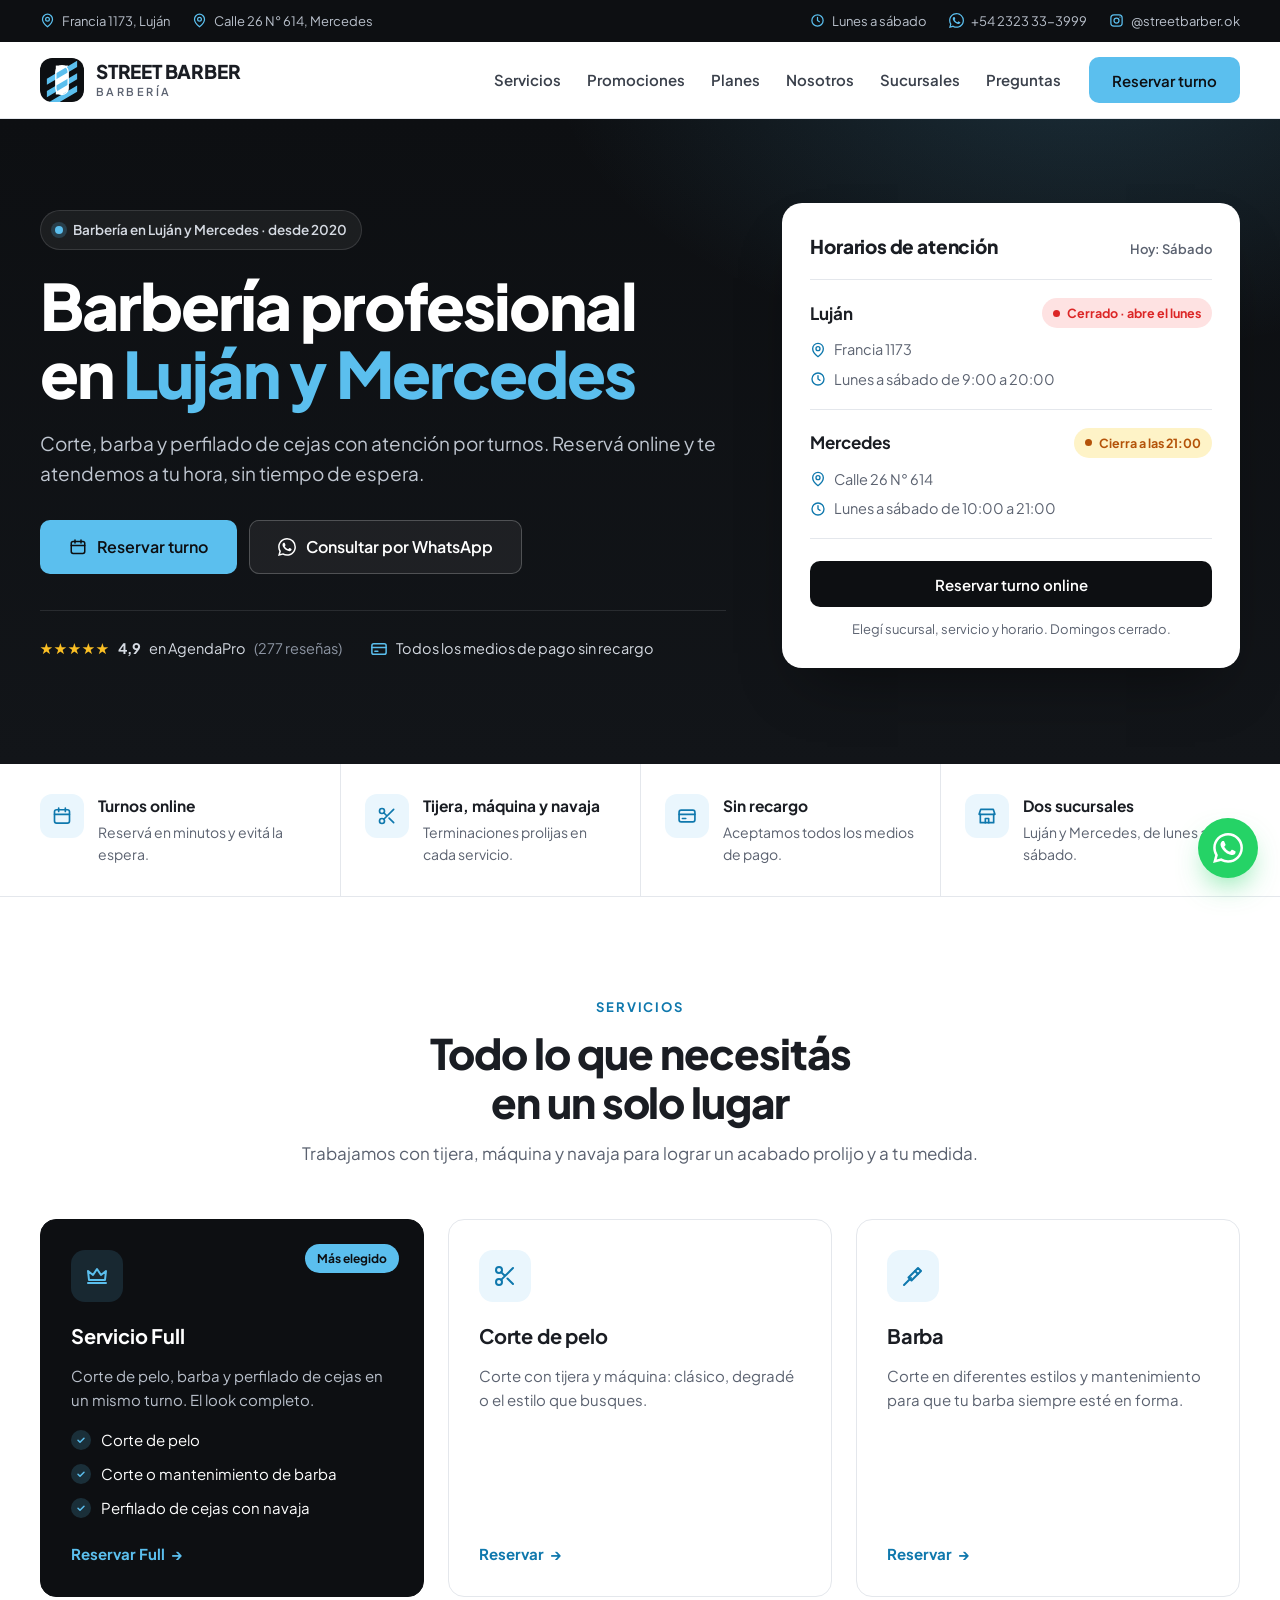
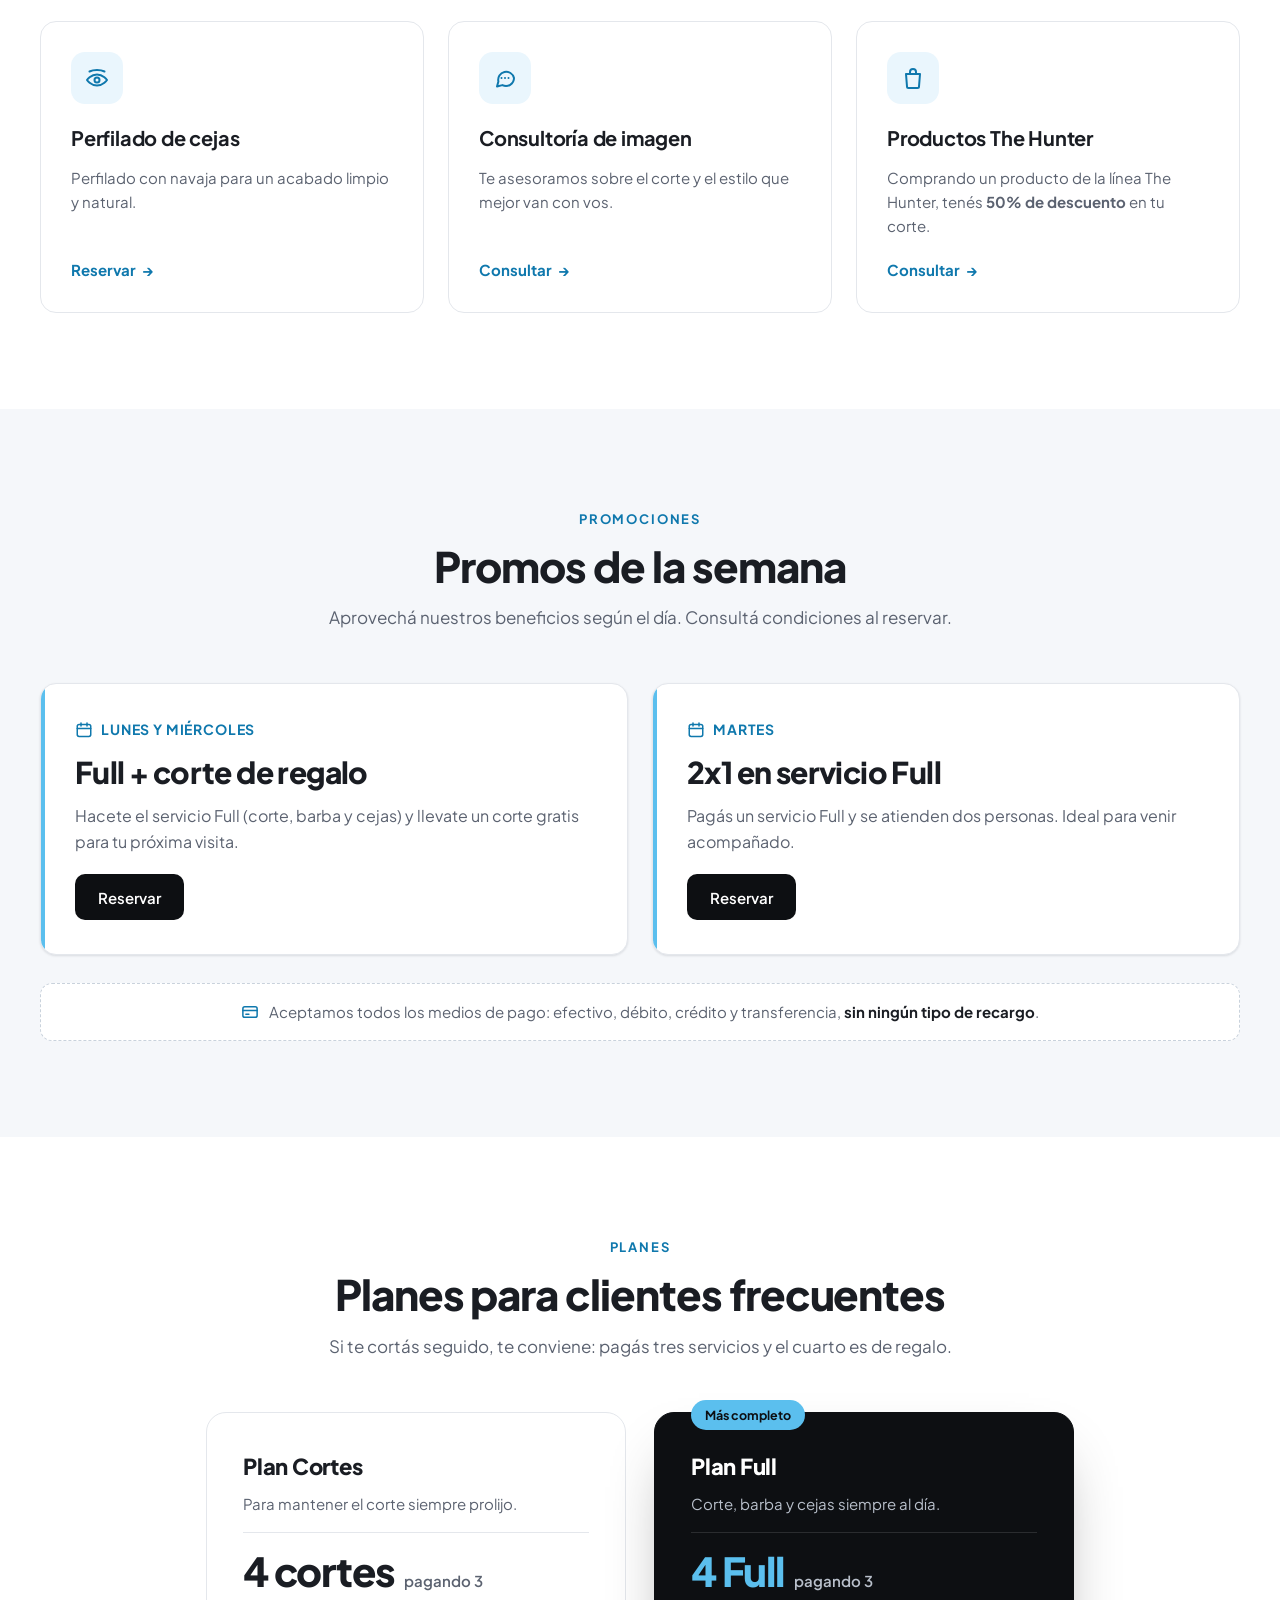
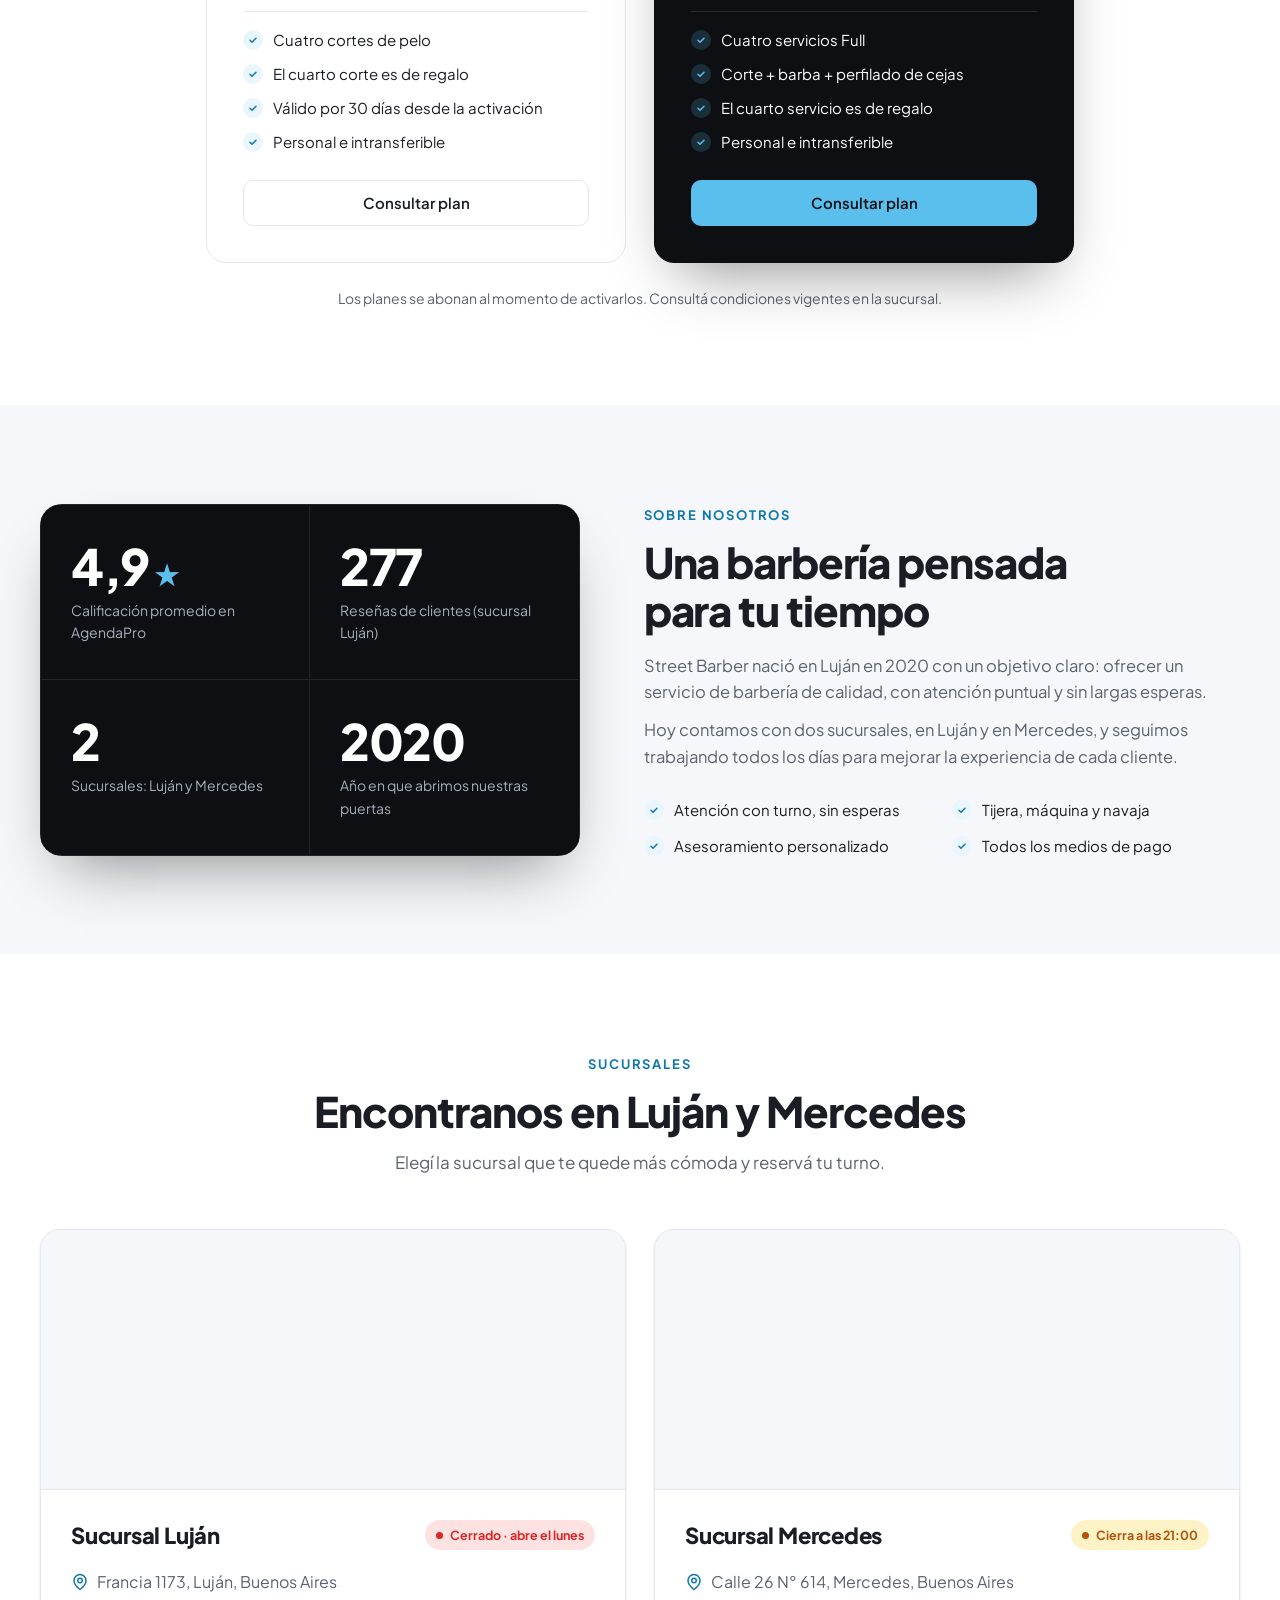
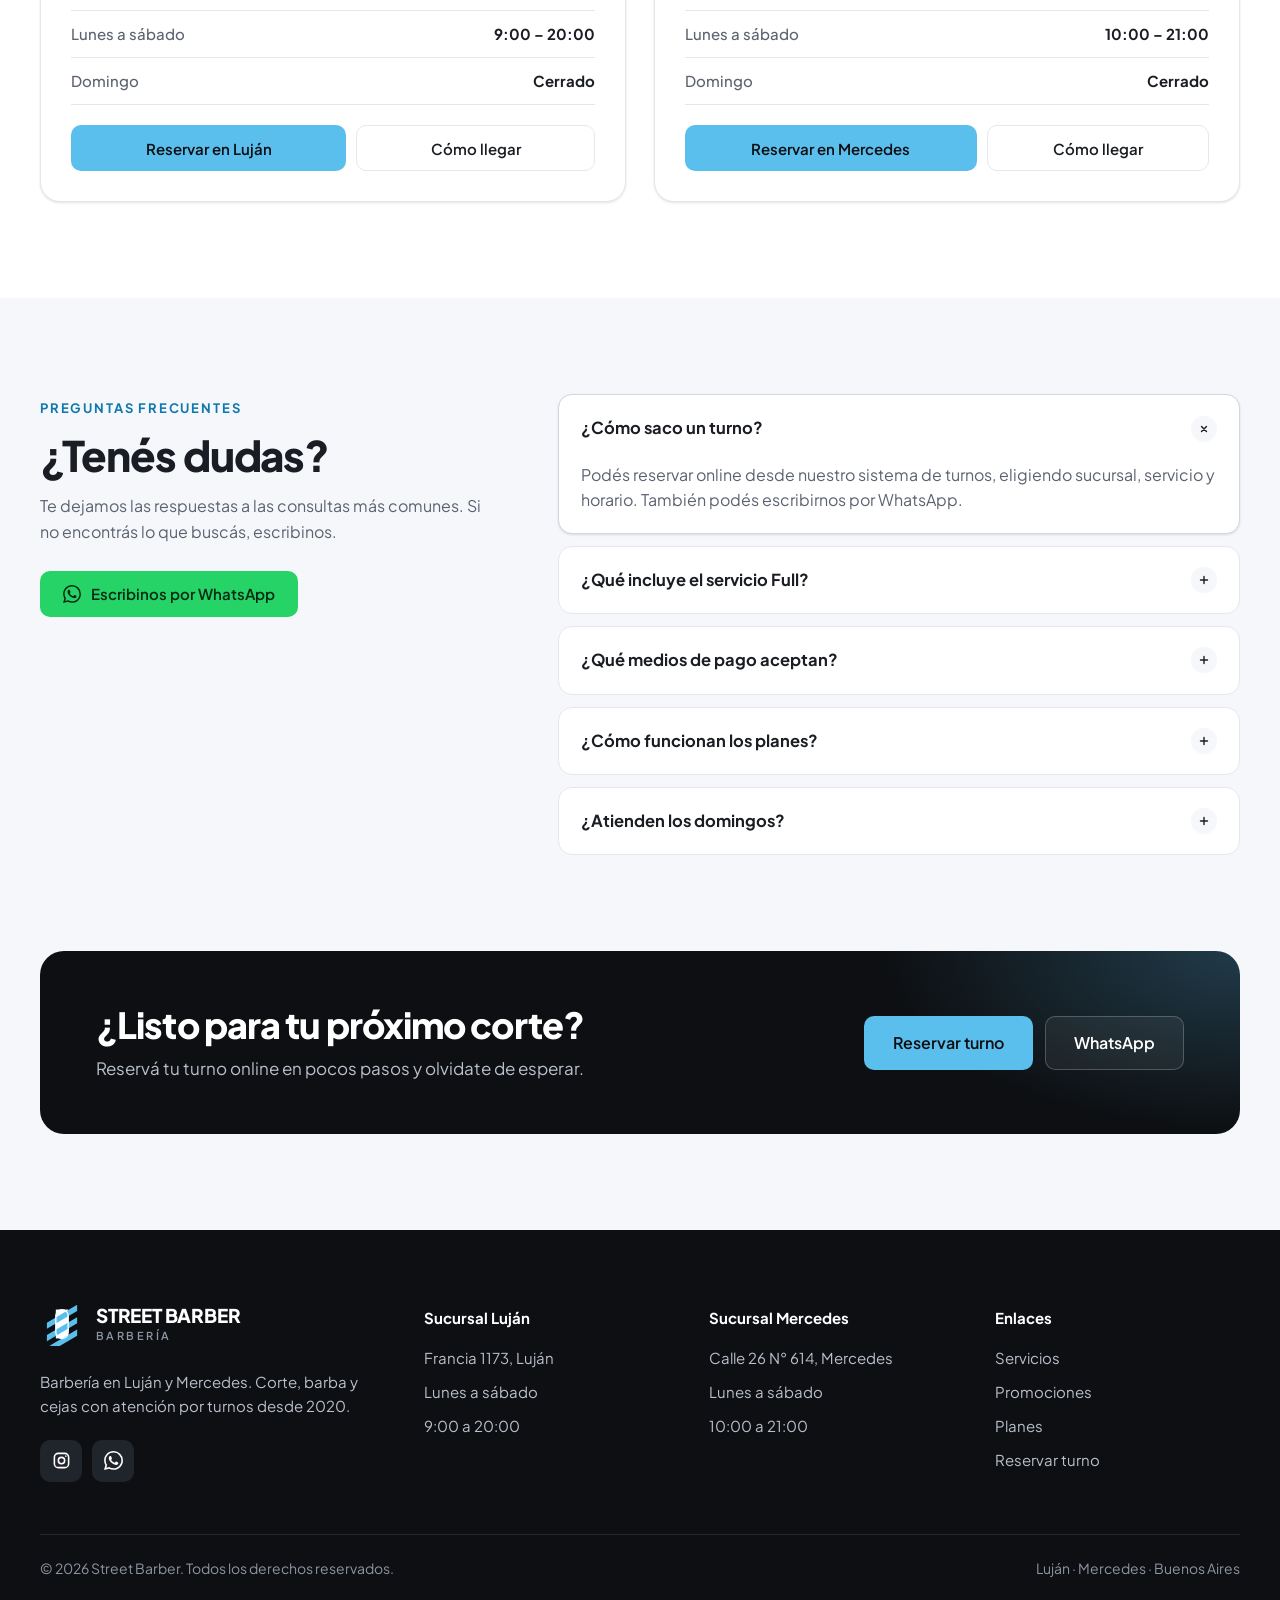
==== index.html @ d97b43d7 "Add files via upload" ====
<!doctype html>
<html lang="es-AR">
<head>
  <meta charset="utf-8">
  <meta name="viewport" content="width=device-width, initial-scale=1">
  <title>Street Barber | Barbería en Luján y Mercedes</title>
  <meta name="description" content="Street Barber, barbería en Luján (Francia 1173) y Mercedes (Calle 26 N° 614). Corte, barba y perfilado de cejas con turnos online. Lunes a sábado.">
  <meta name="theme-color" content="#0d0f12">

  <meta property="og:type" content="website">
  <meta property="og:locale" content="es_AR">
  <meta property="og:site_name" content="Street Barber">
  <meta property="og:title" content="Street Barber | Barbería en Luján y Mercedes">
  <meta property="og:description" content="Corte, barba y cejas con turnos online. Reservá y te atendemos a tu hora.">
  <meta property="og:image" content="https://www.streetbarber.com.ar/assets/img/og.png">
  <meta property="og:image:width" content="1200">
  <meta property="og:image:height" content="630">
  <meta name="twitter:card" content="summary_large_image">

  <link rel="icon" href="assets/img/favicon.svg" type="image/svg+xml">
  <link rel="apple-touch-icon" href="assets/img/apple-touch-icon.png">

  <link rel="preconnect" href="https://fonts.googleapis.com">
  <link rel="preconnect" href="https://fonts.gstatic.com" crossorigin>
  <link href="https://fonts.googleapis.com/css2?family=Plus+Jakarta+Sans:wght@400;500;600;700;800&display=swap" rel="stylesheet">
  <link rel="stylesheet" href="assets/css/styles.css">

  <script type="application/ld+json">
  {
    "@context": "https://schema.org",
    "@graph": [
      {
        "@type": "BarberShop",
        "name": "Street Barber Luján",
        "url": "https://www.streetbarber.com.ar/",
        "image": "https://www.streetbarber.com.ar/assets/img/og.png",
        "telephone": "+54 2323 333999",
        "paymentAccepted": "Efectivo, Tarjeta de débito, Tarjeta de crédito, Transferencia",
        "address": { "@type": "PostalAddress", "streetAddress": "Francia 1173", "addressLocality": "Luján", "postalCode": "B6700", "addressRegion": "Buenos Aires", "addressCountry": "AR" },
        "openingHoursSpecification": [{ "@type": "OpeningHoursSpecification", "dayOfWeek": ["Monday","Tuesday","Wednesday","Thursday","Friday","Saturday"], "opens": "09:00", "closes": "20:00" }],
        "sameAs": ["https://www.instagram.com/streetbarber.ok/"]
      },
      {
        "@type": "BarberShop",
        "name": "Street Barber Mercedes",
        "url": "https://www.streetbarber.com.ar/",
        "image": "https://www.streetbarber.com.ar/assets/img/og.png",
        "telephone": "+54 2323 333999",
        "address": { "@type": "PostalAddress", "streetAddress": "Calle 26 N° 614", "addressLocality": "Mercedes", "addressRegion": "Buenos Aires", "addressCountry": "AR" },
        "openingHoursSpecification": [{ "@type": "OpeningHoursSpecification", "dayOfWeek": ["Monday","Tuesday","Wednesday","Thursday","Friday","Saturday"], "opens": "10:00", "closes": "21:00" }],
        "sameAs": ["https://www.instagram.com/streetbarber.ok/"]
      }
    ]
  }
  </script>
</head>
<body>

  <a class="skip-link" href="#contenido">Saltar al contenido</a>

  <!-- Barra superior -->
  <div class="topbar">
    <div class="container topbar__inner">
      <ul class="topbar__list">
        <li><svg class="icon" aria-hidden="true"><use href="#i-pin"/></svg> Francia 1173, Luján</li>
        <li><svg class="icon" aria-hidden="true"><use href="#i-pin"/></svg> Calle 26 N° 614, Mercedes</li>
      </ul>
      <ul class="topbar__list">
        <li><svg class="icon" aria-hidden="true"><use href="#i-clock"/></svg> Lunes a sábado</li>
        <li><a href="https://wa.me/542323333999" target="_blank" rel="noopener"><svg class="icon" aria-hidden="true"><use href="#i-whatsapp"/></svg> +54 2323 33-3999</a></li>
        <li><a href="https://www.instagram.com/streetbarber.ok/" target="_blank" rel="noopener" aria-label="Instagram"><svg class="icon" aria-hidden="true"><use href="#i-instagram"/></svg> @streetbarber.ok</a></li>
      </ul>
    </div>
  </div>

  <!-- Navegación -->
  <header class="header" id="header">
    <div class="container header__inner">
      <a href="#inicio" class="brand" aria-label="Street Barber, ir al inicio">
        <svg class="brand__mark" viewBox="0 0 64 64" aria-hidden="true"><use href="#logo-mark"/></svg>
        <span class="brand__text">
          <strong>Street Barber</strong>
          <small>Barbería</small>
        </span>
      </a>

      <nav class="nav" id="nav" aria-label="Navegación principal">
        <ul class="nav__list">
          <li><a class="nav__link" href="#servicios">Servicios</a></li>
          <li><a class="nav__link" href="#promociones">Promociones</a></li>
          <li><a class="nav__link" href="#planes">Planes</a></li>
          <li><a class="nav__link" href="#nosotros">Nosotros</a></li>
          <li><a class="nav__link" href="#sucursales">Sucursales</a></li>
          <li><a class="nav__link" href="#preguntas">Preguntas</a></li>
        </ul>
        <a class="btn btn--primary nav__cta" href="https://streetbarber.site.agendapro.com/ar" target="_blank" rel="noopener">Reservar turno</a>
      </nav>

      <button class="nav-toggle" id="nav-toggle" aria-label="Abrir menú" aria-expanded="false" aria-controls="nav">
        <span></span><span></span><span></span>
      </button>
    </div>
  </header>

  <main id="contenido">

    <!-- Hero -->
    <section class="hero" id="inicio">
      <div class="container hero__inner">
        <div class="hero__content">
          <p class="hero__badge"><span class="dot"></span> Barbería en Luján y Mercedes · desde 2020</p>
          <h1 class="hero__title">Barbería profesional en <span>Luján y Mercedes</span></h1>
          <p class="hero__lead">Corte, barba y perfilado de cejas con atención por turnos. Reservá online y te atendemos a tu hora, sin tiempo de espera.</p>
          <div class="hero__actions">
            <a class="btn btn--primary btn--lg" href="https://streetbarber.site.agendapro.com/ar" target="_blank" rel="noopener">
              <svg class="icon" aria-hidden="true"><use href="#i-calendar"/></svg> Reservar turno
            </a>
            <a class="btn btn--ghost btn--lg" href="https://wa.me/542323333999?text=Hola%20Street%20Barber%2C%20quiero%20consultar%20por%20un%20turno." target="_blank" rel="noopener">
              <svg class="icon" aria-hidden="true"><use href="#i-whatsapp"/></svg> Consultar por WhatsApp
            </a>
          </div>
          <ul class="hero__trust">
            <li><span class="stars" aria-hidden="true">★★★★★</span> <strong>4,9</strong> en AgendaPro <span class="muted">(277 reseñas)</span></li>
            <li><svg class="icon" aria-hidden="true"><use href="#i-card"/></svg> Todos los medios de pago sin recargo</li>
          </ul>
        </div>

        <aside class="hours-card" aria-label="Horarios de atención">
          <div class="hours-card__head">
            <h2>Horarios de atención</h2>
            <span class="hours-card__today" id="today-label">Lunes a sábado</span>
          </div>

          <div class="hours-card__branch">
            <div class="hours-card__row">
              <h3>Luján</h3>
              <span class="status" data-branch="lujan"><span class="status__dot"></span><span class="status__text">Lun a Sáb</span></span>
            </div>
            <p><svg class="icon" aria-hidden="true"><use href="#i-pin"/></svg> Francia 1173</p>
            <p><svg class="icon" aria-hidden="true"><use href="#i-clock"/></svg> Lunes a sábado de 9:00 a 20:00</p>
          </div>

          <div class="hours-card__branch">
            <div class="hours-card__row">
              <h3>Mercedes</h3>
              <span class="status" data-branch="mercedes"><span class="status__dot"></span><span class="status__text">Lun a Sáb</span></span>
            </div>
            <p><svg class="icon" aria-hidden="true"><use href="#i-pin"/></svg> Calle 26 N° 614</p>
            <p><svg class="icon" aria-hidden="true"><use href="#i-clock"/></svg> Lunes a sábado de 10:00 a 21:00</p>
          </div>

          <a class="btn btn--dark btn--block" href="https://streetbarber.site.agendapro.com/ar" target="_blank" rel="noopener">Reservar turno online</a>
          <p class="hours-card__note">Elegí sucursal, servicio y horario. Domingos cerrado.</p>
        </aside>
      </div>
    </section>

    <!-- Beneficios -->
    <section class="features" aria-label="Por qué elegirnos">
      <div class="container features__grid">
        <div class="feature">
          <span class="feature__icon"><svg class="icon" aria-hidden="true"><use href="#i-calendar"/></svg></span>
          <div><h3>Turnos online</h3><p>Reservá en minutos y evitá la espera.</p></div>
        </div>
        <div class="feature">
          <span class="feature__icon"><svg class="icon" aria-hidden="true"><use href="#i-scissors"/></svg></span>
          <div><h3>Tijera, máquina y navaja</h3><p>Terminaciones prolijas en cada servicio.</p></div>
        </div>
        <div class="feature">
          <span class="feature__icon"><svg class="icon" aria-hidden="true"><use href="#i-card"/></svg></span>
          <div><h3>Sin recargo</h3><p>Aceptamos todos los medios de pago.</p></div>
        </div>
        <div class="feature">
          <span class="feature__icon"><svg class="icon" aria-hidden="true"><use href="#i-store"/></svg></span>
          <div><h3>Dos sucursales</h3><p>Luján y Mercedes, de lunes a sábado.</p></div>
        </div>
      </div>
    </section>

    <!-- Servicios -->
    <section class="section" id="servicios">
      <div class="container">
        <header class="section__head">
          <p class="eyebrow">Servicios</p>
          <h2 class="section__title">Todo lo que necesitás en un solo lugar</h2>
          <p class="section__lead">Trabajamos con tijera, máquina y navaja para lograr un acabado prolijo y a tu medida.</p>
        </header>

        <div class="services">
          <article class="service service--featured">
            <span class="service__badge">Más elegido</span>
            <span class="service__icon"><svg class="icon" aria-hidden="true"><use href="#i-crown"/></svg></span>
            <h3>Servicio Full</h3>
            <p>Corte de pelo, barba y perfilado de cejas en un mismo turno. El look completo.</p>
            <ul class="checklist">
              <li>Corte de pelo</li>
              <li>Corte o mantenimiento de barba</li>
              <li>Perfilado de cejas con navaja</li>
            </ul>
            <a class="service__link" href="https://streetbarber.site.agendapro.com/ar" target="_blank" rel="noopener">Reservar Full <span aria-hidden="true">→</span></a>
          </article>

          <article class="service">
            <span class="service__icon"><svg class="icon" aria-hidden="true"><use href="#i-scissors"/></svg></span>
            <h3>Corte de pelo</h3>
            <p>Corte con tijera y máquina: clásico, degradé o el estilo que busques.</p>
            <a class="service__link" href="https://streetbarber.site.agendapro.com/ar" target="_blank" rel="noopener">Reservar <span aria-hidden="true">→</span></a>
          </article>

          <article class="service">
            <span class="service__icon"><svg class="icon" aria-hidden="true"><use href="#i-razor"/></svg></span>
            <h3>Barba</h3>
            <p>Corte en diferentes estilos y mantenimiento para que tu barba siempre esté en forma.</p>
            <a class="service__link" href="https://streetbarber.site.agendapro.com/ar" target="_blank" rel="noopener">Reservar <span aria-hidden="true">→</span></a>
          </article>

          <article class="service">
            <span class="service__icon"><svg class="icon" aria-hidden="true"><use href="#i-eye"/></svg></span>
            <h3>Perfilado de cejas</h3>
            <p>Perfilado con navaja para un acabado limpio y natural.</p>
            <a class="service__link" href="https://streetbarber.site.agendapro.com/ar" target="_blank" rel="noopener">Reservar <span aria-hidden="true">→</span></a>
          </article>

          <article class="service">
            <span class="service__icon"><svg class="icon" aria-hidden="true"><use href="#i-chat"/></svg></span>
            <h3>Consultoría de imagen</h3>
            <p>Te asesoramos sobre el corte y el estilo que mejor van con vos.</p>
            <a class="service__link" href="https://wa.me/542323333999?text=Hola%2C%20quiero%20asesoramiento%20para%20mi%20pr%C3%B3ximo%20corte." target="_blank" rel="noopener">Consultar <span aria-hidden="true">→</span></a>
          </article>

          <article class="service">
            <span class="service__icon"><svg class="icon" aria-hidden="true"><use href="#i-bag"/></svg></span>
            <h3>Productos The Hunter</h3>
            <p>Comprando un producto de la línea The Hunter, tenés <strong>50% de descuento</strong> en tu corte.</p>
            <a class="service__link" href="https://wa.me/542323333999?text=Hola%2C%20quiero%20consultar%20por%20los%20productos%20The%20Hunter." target="_blank" rel="noopener">Consultar <span aria-hidden="true">→</span></a>
          </article>
        </div>
      </div>
    </section>

    <!-- Promociones -->
    <section class="section section--soft" id="promociones">
      <div class="container">
        <header class="section__head">
          <p class="eyebrow">Promociones</p>
          <h2 class="section__title">Promos de la semana</h2>
          <p class="section__lead">Aprovechá nuestros beneficios según el día. Consultá condiciones al reservar.</p>
        </header>

        <div class="promos">
          <article class="promo" data-days="1,3">
            <div class="promo__top">
              <span class="promo__day"><svg class="icon" aria-hidden="true"><use href="#i-calendar"/></svg> Lunes y miércoles</span>
              <span class="promo__today">Válida hoy</span>
            </div>
            <h3>Full + corte de regalo</h3>
            <p>Hacete el servicio Full (corte, barba y cejas) y llevate un corte gratis para tu próxima visita.</p>
            <a class="btn btn--dark" href="https://streetbarber.site.agendapro.com/ar" target="_blank" rel="noopener">Reservar</a>
          </article>

          <article class="promo" data-days="2">
            <div class="promo__top">
              <span class="promo__day"><svg class="icon" aria-hidden="true"><use href="#i-calendar"/></svg> Martes</span>
              <span class="promo__today">Válida hoy</span>
            </div>
            <h3>2x1 en servicio Full</h3>
            <p>Pagás un servicio Full y se atienden dos personas. Ideal para venir acompañado.</p>
            <a class="btn btn--dark" href="https://streetbarber.site.agendapro.com/ar" target="_blank" rel="noopener">Reservar</a>
          </article>
        </div>

        <p class="notice"><svg class="icon" aria-hidden="true"><use href="#i-card"/></svg> <span>Aceptamos todos los medios de pago: efectivo, débito, crédito y transferencia, <strong>sin ningún tipo de recargo</strong>.</span></p>
      </div>
    </section>

    <!-- Planes -->
    <section class="section" id="planes">
      <div class="container">
        <header class="section__head">
          <p class="eyebrow">Planes</p>
          <h2 class="section__title">Planes para clientes frecuentes</h2>
          <p class="section__lead">Si te cortás seguido, te conviene: pagás tres servicios y el cuarto es de regalo.</p>
        </header>

        <div class="plans">
          <article class="plan">
            <h3>Plan Cortes</h3>
            <p class="plan__desc">Para mantener el corte siempre prolijo.</p>
            <p class="plan__offer"><strong>4 cortes</strong> <span>pagando 3</span></p>
            <ul class="checklist">
              <li>Cuatro cortes de pelo</li>
              <li>El cuarto corte es de regalo</li>
              <li>Válido por 30 días desde la activación</li>
              <li>Personal e intransferible</li>
            </ul>
            <a class="btn btn--outline btn--block" href="https://wa.me/542323333999?text=Hola%2C%20quiero%20consultar%20por%20el%20Plan%20Cortes." target="_blank" rel="noopener">Consultar plan</a>
          </article>

          <article class="plan plan--featured">
            <span class="plan__badge">Más completo</span>
            <h3>Plan Full</h3>
            <p class="plan__desc">Corte, barba y cejas siempre al día.</p>
            <p class="plan__offer"><strong>4 Full</strong> <span>pagando 3</span></p>
            <ul class="checklist">
              <li>Cuatro servicios Full</li>
              <li>Corte + barba + perfilado de cejas</li>
              <li>El cuarto servicio es de regalo</li>
              <li>Personal e intransferible</li>
            </ul>
            <a class="btn btn--primary btn--block" href="https://wa.me/542323333999?text=Hola%2C%20quiero%20consultar%20por%20el%20Plan%20Full." target="_blank" rel="noopener">Consultar plan</a>
          </article>
        </div>
        <p class="plans__note">Los planes se abonan al momento de activarlos. Consultá condiciones vigentes en la sucursal.</p>
      </div>
    </section>

    <!-- Nosotros -->
    <section class="section section--soft" id="nosotros">
      <div class="container about">
        <div class="about__stats">
          <div class="stat">
            <strong>4,9<span>★</span></strong>
            <span>Calificación promedio en AgendaPro</span>
          </div>
          <div class="stat">
            <strong>277</strong>
            <span>Reseñas de clientes (sucursal Luján)</span>
          </div>
          <div class="stat">
            <strong>2</strong>
            <span>Sucursales: Luján y Mercedes</span>
          </div>
          <div class="stat">
            <strong>2020</strong>
            <span>Año en que abrimos nuestras puertas</span>
          </div>
        </div>

        <div class="about__content">
          <p class="eyebrow">Sobre nosotros</p>
          <h2 class="section__title">Una barbería pensada para tu tiempo</h2>
          <p>Street Barber nació en Luján en 2020 con un objetivo claro: ofrecer un servicio de barbería de calidad, con atención puntual y sin largas esperas.</p>
          <p>Hoy contamos con dos sucursales, en Luján y en Mercedes, y seguimos trabajando todos los días para mejorar la experiencia de cada cliente.</p>
          <ul class="checklist checklist--cols">
            <li>Atención con turno, sin esperas</li>
            <li>Tijera, máquina y navaja</li>
            <li>Asesoramiento personalizado</li>
            <li>Todos los medios de pago</li>
          </ul>
        </div>
      </div>
    </section>

    <!-- Sucursales -->
    <section class="section" id="sucursales">
      <div class="container">
        <header class="section__head">
          <p class="eyebrow">Sucursales</p>
          <h2 class="section__title">Encontranos en Luján y Mercedes</h2>
          <p class="section__lead">Elegí la sucursal que te quede más cómoda y reservá tu turno.</p>
        </header>

        <div class="branches">
          <article class="branch">
            <div class="branch__map">
              <iframe title="Mapa de Street Barber Luján" loading="lazy" referrerpolicy="no-referrer-when-downgrade" src="https://www.google.com/maps?q=Francia+1173,+Luj%C3%A1n,+Buenos+Aires,+Argentina&amp;z=16&amp;output=embed"></iframe>
            </div>
            <div class="branch__body">
              <div class="branch__head">
                <h3>Sucursal Luján</h3>
                <span class="status" data-branch="lujan"><span class="status__dot"></span><span class="status__text">Lun a Sáb</span></span>
              </div>
              <p class="branch__address"><svg class="icon" aria-hidden="true"><use href="#i-pin"/></svg> Francia 1173, Luján, Buenos Aires</p>
              <table class="hours">
                <tr><th scope="row">Lunes a sábado</th><td>9:00 – 20:00</td></tr>
                <tr><th scope="row">Domingo</th><td>Cerrado</td></tr>
              </table>
              <div class="branch__actions">
                <a class="btn btn--primary" href="https://streetbarber.site.agendapro.com/ar/sucursal/38255" target="_blank" rel="noopener">Reservar en Luján</a>
                <a class="btn btn--outline" href="https://www.google.com/maps/dir/?api=1&amp;destination=Francia+1173,+Luj%C3%A1n,+Buenos+Aires,+Argentina" target="_blank" rel="noopener">Cómo llegar</a>
              </div>
            </div>
          </article>

          <article class="branch">
            <div class="branch__map">
              <iframe title="Mapa de Street Barber Mercedes" loading="lazy" referrerpolicy="no-referrer-when-downgrade" src="https://www.google.com/maps?q=Calle+26+614,+Mercedes,+Buenos+Aires,+Argentina&amp;z=16&amp;output=embed"></iframe>
            </div>
            <div class="branch__body">
              <div class="branch__head">
                <h3>Sucursal Mercedes</h3>
                <span class="status" data-branch="mercedes"><span class="status__dot"></span><span class="status__text">Lun a Sáb</span></span>
              </div>
              <p class="branch__address"><svg class="icon" aria-hidden="true"><use href="#i-pin"/></svg> Calle 26 N° 614, Mercedes, Buenos Aires</p>
              <table class="hours">
                <tr><th scope="row">Lunes a sábado</th><td>10:00 – 21:00</td></tr>
                <tr><th scope="row">Domingo</th><td>Cerrado</td></tr>
              </table>
              <div class="branch__actions">
                <a class="btn btn--primary" href="https://streetbarber.site.agendapro.com/ar" target="_blank" rel="noopener">Reservar en Mercedes</a>
                <a class="btn btn--outline" href="https://www.google.com/maps/dir/?api=1&amp;destination=Calle+26+614,+Mercedes,+Buenos+Aires,+Argentina" target="_blank" rel="noopener">Cómo llegar</a>
              </div>
            </div>
          </article>
        </div>
      </div>
    </section>

    <!-- Preguntas frecuentes -->
    <section class="section section--soft" id="preguntas">
      <div class="container faq">
        <div class="faq__intro">
          <p class="eyebrow">Preguntas frecuentes</p>
          <h2 class="section__title">¿Tenés dudas?</h2>
          <p>Te dejamos las respuestas a las consultas más comunes. Si no encontrás lo que buscás, escribinos.</p>
          <a class="btn btn--whatsapp" href="https://wa.me/542323333999?text=Hola%20Street%20Barber%2C%20tengo%20una%20consulta." target="_blank" rel="noopener">
            <svg class="icon" aria-hidden="true"><use href="#i-whatsapp"/></svg> Escribinos por WhatsApp
          </a>
        </div>
        <div class="faq__list">
          <details class="faq__item" open>
            <summary>¿Cómo saco un turno?</summary>
            <p>Podés reservar online desde nuestro sistema de turnos, eligiendo sucursal, servicio y horario. También podés escribirnos por WhatsApp.</p>
          </details>
          <details class="faq__item">
            <summary>¿Qué incluye el servicio Full?</summary>
            <p>Incluye corte de pelo, corte o mantenimiento de barba y perfilado de cejas con navaja, todo en un mismo turno.</p>
          </details>
          <details class="faq__item">
            <summary>¿Qué medios de pago aceptan?</summary>
            <p>Aceptamos todos los medios de pago (efectivo, débito, crédito y transferencia) sin ningún tipo de recargo.</p>
          </details>
          <details class="faq__item">
            <summary>¿Cómo funcionan los planes?</summary>
            <p>El plan se abona al activarlo: pagás tres servicios y el cuarto es de regalo. El Plan Cortes tiene una vigencia de 30 días desde la activación. Los planes son personales e intransferibles.</p>
          </details>
          <details class="faq__item">
            <summary>¿Atienden los domingos?</summary>
            <p>No. Ambas sucursales atienden de lunes a sábado: Luján de 9:00 a 20:00 y Mercedes de 10:00 a 21:00.</p>
          </details>
        </div>
      </div>
    </section>

    <!-- Llamado a la acción -->
    <section class="cta">
      <div class="container">
        <div class="cta__box">
          <div>
            <h2>¿Listo para tu próximo corte?</h2>
            <p>Reservá tu turno online en pocos pasos y olvidate de esperar.</p>
          </div>
          <div class="cta__actions">
            <a class="btn btn--primary btn--lg" href="https://streetbarber.site.agendapro.com/ar" target="_blank" rel="noopener">Reservar turno</a>
            <a class="btn btn--ghost btn--lg" href="https://wa.me/542323333999?text=Hola%20Street%20Barber%2C%20quiero%20consultar%20por%20un%20turno." target="_blank" rel="noopener">WhatsApp</a>
          </div>
        </div>
      </div>
    </section>
  </main>

  <!-- Footer -->
  <footer class="footer">
    <div class="container footer__grid">
      <div class="footer__brand">
        <a href="#inicio" class="brand brand--light" aria-label="Street Barber, ir al inicio">
          <svg class="brand__mark" viewBox="0 0 64 64" aria-hidden="true"><use href="#logo-mark"/></svg>
          <span class="brand__text"><strong>Street Barber</strong><small>Barbería</small></span>
        </a>
        <p>Barbería en Luján y Mercedes. Corte, barba y cejas con atención por turnos desde 2020.</p>
        <div class="socials">
          <a href="https://www.instagram.com/streetbarber.ok/" target="_blank" rel="noopener" aria-label="Instagram de Street Barber"><svg class="icon" aria-hidden="true"><use href="#i-instagram"/></svg></a>
          <a href="https://wa.me/542323333999" target="_blank" rel="noopener" aria-label="WhatsApp de Street Barber"><svg class="icon" aria-hidden="true"><use href="#i-whatsapp"/></svg></a>
        </div>
      </div>

      <div>
        <h3 class="footer__title">Sucursal Luján</h3>
        <ul class="footer__list">
          <li>Francia 1173, Luján</li>
          <li>Lunes a sábado</li>
          <li>9:00 a 20:00</li>
        </ul>
      </div>

      <div>
        <h3 class="footer__title">Sucursal Mercedes</h3>
        <ul class="footer__list">
          <li>Calle 26 N° 614, Mercedes</li>
          <li>Lunes a sábado</li>
          <li>10:00 a 21:00</li>
        </ul>
      </div>

      <div>
        <h3 class="footer__title">Enlaces</h3>
        <ul class="footer__list">
          <li><a href="#servicios">Servicios</a></li>
          <li><a href="#promociones">Promociones</a></li>
          <li><a href="#planes">Planes</a></li>
          <li><a href="https://streetbarber.site.agendapro.com/ar" target="_blank" rel="noopener">Reservar turno</a></li>
        </ul>
      </div>
    </div>
    <div class="container footer__bottom">
      <p>© <span id="year">2026</span> Street Barber. Todos los derechos reservados.</p>
      <p>Luján · Mercedes · Buenos Aires</p>
    </div>
  </footer>

  <!-- WhatsApp flotante -->
  <a class="whatsapp-float" href="https://wa.me/542323333999?text=Hola%20Street%20Barber%2C%20quiero%20consultar%20por%20un%20turno." target="_blank" rel="noopener" aria-label="Escribinos por WhatsApp">
    <svg class="icon" aria-hidden="true"><use href="#i-whatsapp"/></svg>
  </a>

  <!-- Íconos -->
  <svg xmlns="http://www.w3.org/2000/svg" style="display:none">
    <symbol id="logo-mark" viewBox="0 0 64 64">
      <rect width="64" height="64" rx="14" fill="#0d0f12"/>
      <clipPath id="pole-clip"><rect x="23" y="11" width="18" height="42" rx="9"/></clipPath>
      <g clip-path="url(#pole-clip)">
        <rect x="23" y="11" width="18" height="42" fill="#ffffff"/>
        <path d="M10 30 54 4v9L10 39zM10 48l44-26v9L10 57zM10 66l44-26v9L10 75z" fill="#5bbfee"/>
      </g>
      <rect x="23" y="11" width="18" height="42" rx="9" fill="none" stroke="#ffffff" stroke-width="2"/>
    </symbol>
    <symbol id="i-pin" viewBox="0 0 24 24" fill="none" stroke="currentColor" stroke-width="2" stroke-linecap="round" stroke-linejoin="round"><path d="M20 10c0 6-8 12-8 12S4 16 4 10a8 8 0 0 1 16 0z"/><circle cx="12" cy="10" r="3"/></symbol>
    <symbol id="i-clock" viewBox="0 0 24 24" fill="none" stroke="currentColor" stroke-width="2" stroke-linecap="round" stroke-linejoin="round"><circle cx="12" cy="12" r="9"/><path d="M12 7v5l3 2"/></symbol>
    <symbol id="i-calendar" viewBox="0 0 24 24" fill="none" stroke="currentColor" stroke-width="2" stroke-linecap="round" stroke-linejoin="round"><rect x="3" y="4.5" width="18" height="16" rx="2.5"/><path d="M16 2.5v4M8 2.5v4M3 10h18"/></symbol>
    <symbol id="i-scissors" viewBox="0 0 24 24" fill="none" stroke="currentColor" stroke-width="2" stroke-linecap="round" stroke-linejoin="round"><circle cx="6" cy="6" r="3"/><circle cx="6" cy="18" r="3"/><path d="M20 4 8.12 15.88M14.47 14.48 20 20M8.12 8.12 12 12"/></symbol>
    <symbol id="i-razor" viewBox="0 0 24 24" fill="none" stroke="currentColor" stroke-width="2" stroke-linecap="round" stroke-linejoin="round"><path d="M3 21l7-7"/><path d="M9 15l-1.5-1.5L17 4l3 3-9.5 9.5z"/><path d="M14 7l3 3"/></symbol>
    <symbol id="i-eye" viewBox="0 0 24 24" fill="none" stroke="currentColor" stroke-width="2" stroke-linecap="round" stroke-linejoin="round"><path d="M4.5 5.5c4-2 11-2 15 0"/><path d="M2 14s3.6-5.5 10-5.5S22 14 22 14s-3.6 5.5-10 5.5S2 14 2 14z"/><circle cx="12" cy="14" r="2.5"/></symbol>
    <symbol id="i-crown" viewBox="0 0 24 24" fill="none" stroke="currentColor" stroke-width="2" stroke-linecap="round" stroke-linejoin="round"><path d="M3 19h18M4 16 3 7l5 4 4-6 4 6 5-4-1 9z"/></symbol>
    <symbol id="i-chat" viewBox="0 0 24 24" fill="none" stroke="currentColor" stroke-width="2" stroke-linecap="round" stroke-linejoin="round"><path d="M21 12a8 8 0 0 1-11.6 7.1L4 20.5l1.4-4.9A8 8 0 1 1 21 12z"/><path d="M8.5 12h.01M12 12h.01M15.5 12h.01"/></symbol>
    <symbol id="i-bag" viewBox="0 0 24 24" fill="none" stroke="currentColor" stroke-width="2" stroke-linecap="round" stroke-linejoin="round"><path d="M5 8h14l-1 12.5a1.5 1.5 0 0 1-1.5 1.5h-9A1.5 1.5 0 0 1 6 20.5z"/><path d="M9 8V6a3 3 0 0 1 6 0v2"/></symbol>
    <symbol id="i-card" viewBox="0 0 24 24" fill="none" stroke="currentColor" stroke-width="2" stroke-linecap="round" stroke-linejoin="round"><rect x="2.5" y="5" width="19" height="14" rx="2.5"/><path d="M2.5 10h19M6.5 15h4"/></symbol>
    <symbol id="i-store" viewBox="0 0 24 24" fill="none" stroke="currentColor" stroke-width="2" stroke-linecap="round" stroke-linejoin="round"><path d="M4 10v10h16V10"/><path d="M2.5 10 4.5 4h15l2 6z"/><path d="M10 20v-5h4v5"/></symbol>
    <symbol id="i-check" viewBox="0 0 24 24" fill="none" stroke="currentColor" stroke-width="2.6" stroke-linecap="round" stroke-linejoin="round"><path d="M5 12.5l4.5 4.5L19 7.5"/></symbol>
    <symbol id="i-instagram" viewBox="0 0 24 24" fill="none" stroke="currentColor" stroke-width="2" stroke-linecap="round" stroke-linejoin="round"><rect x="3" y="3" width="18" height="18" rx="5"/><circle cx="12" cy="12" r="4"/><path d="M17.5 6.5h.01"/></symbol>
    <symbol id="i-whatsapp" viewBox="0 0 24 24"><path fill="currentColor" d="M17.472 14.382c-.297-.149-1.758-.867-2.03-.967-.273-.099-.471-.148-.67.15-.197.297-.767.966-.94 1.164-.173.199-.347.223-.644.075-.297-.15-1.255-.463-2.39-1.475-.883-.788-1.48-1.761-1.653-2.059-.173-.297-.018-.458.13-.606.134-.133.298-.347.446-.52.149-.174.198-.298.298-.497.099-.198.05-.371-.025-.52-.075-.149-.669-1.612-.916-2.207-.242-.579-.487-.5-.669-.51-.173-.008-.371-.01-.57-.01-.198 0-.52.074-.792.372-.272.297-1.04 1.016-1.04 2.479 0 1.462 1.065 2.875 1.213 3.074.149.198 2.096 3.2 5.077 4.487.709.306 1.262.489 1.694.625.712.227 1.36.195 1.871.118.571-.085 1.758-.719 2.006-1.413.248-.694.248-1.289.173-1.413-.074-.124-.272-.198-.57-.347m-5.421 7.403h-.004a9.87 9.87 0 01-5.031-1.378l-.361-.214-3.741.982.998-3.648-.235-.374a9.86 9.86 0 01-1.51-5.26c.001-5.45 4.436-9.884 9.888-9.884 2.64 0 5.122 1.03 6.988 2.898a9.825 9.825 0 012.893 6.994c-.003 5.45-4.437 9.884-9.885 9.884m8.413-18.297A11.815 11.815 0 0012.05 0C5.495 0 .16 5.335.157 11.892c0 2.096.547 4.142 1.588 5.945L.057 24l6.305-1.654a11.882 11.882 0 005.683 1.448h.005c6.554 0 11.89-5.335 11.893-11.893a11.821 11.821 0 00-3.48-8.413z"/></symbol>
  </svg>

  <script src="assets/js/main.js" defer></script>
</body>
</html>
---- assets/css/styles.css ----
/* ==========================================================================
   Street Barber — Hoja de estilos
   Colores de marca: negro, blanco y celeste
   ========================================================================== */

:root {
  --ink: #0d0f12;
  --ink-2: #16191e;
  --ink-3: #20242b;
  --text: #1a1d23;
  --muted: #5b6270;
  --line: #e4e7ec;
  --bg: #ffffff;
  --bg-soft: #f5f7fa;

  --brand: #5bbfee;        /* celeste */
  --brand-600: #3aaee6;
  --brand-700: #0f78ad;    /* celeste oscuro para textos sobre blanco */
  --brand-50: #eaf6fd;

  --green: #16a34a; --green-50: #dcfce7;
  --amber: #b45309; --amber-50: #fef3c7;
  --red: #dc2626;   --red-50: #fee2e2;
  --whatsapp: #25d366;

  --radius: 16px;
  --radius-sm: 10px;
  --shadow-sm: 0 1px 2px rgba(16, 24, 40, .05), 0 1px 3px rgba(16, 24, 40, .07);
  --shadow: 0 12px 32px -14px rgba(16, 24, 40, .22);
  --shadow-lg: 0 30px 60px -24px rgba(0, 0, 0, .45);

  --font: 'Plus Jakarta Sans', system-ui, -apple-system, 'Segoe UI', Roboto, sans-serif;
  --container: 1200px;
  --header-h: 76px;
}

/* ---------- Base ---------- */
*, *::before, *::after { box-sizing: border-box; }
html { scroll-behavior: smooth; scroll-padding-top: calc(var(--header-h) + 12px); -webkit-text-size-adjust: 100%; }
body { margin: 0; font-family: var(--font); font-size: 16px; line-height: 1.6; color: var(--text); background: var(--bg); -webkit-font-smoothing: antialiased; }
h1, h2, h3, p, ul { margin: 0; }
ul { padding: 0; list-style: none; }
a { color: inherit; text-decoration: none; }
img, svg, iframe { display: block; max-width: 100%; }
strong { font-weight: 700; }
::selection { background: var(--brand); color: var(--ink); }
:focus-visible { outline: 3px solid var(--brand); outline-offset: 2px; border-radius: 6px; }

.container { width: min(var(--container), 100% - 40px); margin-inline: auto; }
.icon { width: 18px; height: 18px; flex: none; }
.muted { color: var(--muted); }

.skip-link { position: absolute; left: 12px; top: -60px; z-index: 100; padding: 10px 16px; background: var(--ink); color: #fff; border-radius: 8px; font-weight: 600; }
.skip-link:focus { top: 12px; }

/* ---------- Botones ---------- */
.btn {
  display: inline-flex; align-items: center; justify-content: center; gap: 10px;
  min-height: 46px; padding: 0 22px; border-radius: 10px; border: 1.5px solid transparent;
  font: 600 15px/1 var(--font); white-space: nowrap; cursor: pointer;
  transition: background-color .2s, border-color .2s, color .2s, box-shadow .2s, transform .2s;
}
.btn:hover { transform: translateY(-1px); }
.btn--lg { min-height: 54px; padding: 0 28px; font-size: 16px; }
.btn--block { width: 100%; }
.btn--primary { background: var(--brand); color: var(--ink); }
.btn--primary:hover { background: var(--brand-600); box-shadow: 0 10px 22px -10px rgba(58, 174, 230, .8); }
.btn--dark { background: var(--ink); color: #fff; }
.btn--dark:hover { background: var(--ink-3); }
.btn--outline { background: #fff; color: var(--text); border-color: var(--line); }
.btn--outline:hover { border-color: var(--text); }
.btn--ghost { background: rgba(255, 255, 255, .06); color: #fff; border-color: rgba(255, 255, 255, .22); }
.btn--ghost:hover { background: rgba(255, 255, 255, .12); border-color: rgba(255, 255, 255, .4); }
.btn--whatsapp { background: var(--whatsapp); color: #062b14; }
.btn--whatsapp:hover { background: #20bd5a; }

/* ---------- Barra superior ---------- */
.topbar { background: var(--ink); color: #b9c0cb; font-size: 13px; }
.topbar__inner { display: flex; justify-content: space-between; align-items: center; gap: 16px; min-height: 42px; }
.topbar__list { display: flex; flex-wrap: wrap; gap: 6px 22px; }
.topbar__list li, .topbar__list a { display: inline-flex; align-items: center; gap: 7px; }
.topbar__list a:hover { color: #fff; }
.topbar .icon { width: 15px; height: 15px; color: var(--brand); }

/* ---------- Header ---------- */
.header { position: sticky; top: 0; z-index: 50; background: #fff; border-bottom: 1px solid var(--line); transition: box-shadow .25s; }
.header.is-scrolled { box-shadow: 0 6px 24px -14px rgba(16, 24, 40, .35); }
.header__inner { display: flex; align-items: center; justify-content: space-between; gap: 24px; height: var(--header-h); }

.brand { display: inline-flex; align-items: center; gap: 12px; }
.brand__mark { width: 44px; height: 44px; border-radius: 12px; }
.brand__text { display: flex; flex-direction: column; line-height: 1.05; }
.brand__text strong { font-size: 19px; font-weight: 800; letter-spacing: -.01em; text-transform: uppercase; }
.brand__text small { font-size: 11px; font-weight: 600; letter-spacing: .22em; text-transform: uppercase; color: var(--muted); margin-top: 4px; }
.brand--light .brand__text strong { color: #fff; }
.brand--light .brand__text small { color: #8d95a3; }

.nav { display: flex; align-items: center; gap: 28px; }
.nav__list { display: flex; align-items: center; gap: 26px; }
.nav__link { position: relative; font-size: 15px; font-weight: 600; color: #3a404b; padding: 6px 0; transition: color .2s; }
.nav__link::after { content: ""; position: absolute; left: 0; right: 0; bottom: -2px; height: 2px; border-radius: 2px; background: var(--brand); transform: scaleX(0); transition: transform .25s; }
.nav__link:hover, .nav__link.is-active { color: var(--text); }
.nav__link:hover::after, .nav__link.is-active::after { transform: scaleX(1); }

.nav-toggle { display: none; width: 46px; height: 46px; border: 1px solid var(--line); border-radius: 10px; background: #fff; cursor: pointer; position: relative; }
.nav-toggle span { position: absolute; left: 13px; right: 13px; height: 2px; border-radius: 2px; background: var(--text); transition: transform .25s, opacity .2s; }
.nav-toggle span:nth-child(1) { top: 15px; }
.nav-toggle span:nth-child(2) { top: 21px; }
.nav-toggle span:nth-child(3) { top: 27px; }
.nav-open .nav-toggle span:nth-child(1) { transform: translateY(6px) rotate(45deg); }
.nav-open .nav-toggle span:nth-child(2) { opacity: 0; }
.nav-open .nav-toggle span:nth-child(3) { transform: translateY(-6px) rotate(-45deg); }

/* ---------- Hero ---------- */
.hero {
  position: relative; overflow: hidden; color: #fff; padding: 84px 0 96px;
  background:
    radial-gradient(900px 500px at 85% -10%, rgba(91, 191, 238, .18), transparent 60%),
    linear-gradient(180deg, #0d0f12 0%, #121519 100%);
  /* Para usar una foto de fondo, guardala como assets/img/hero.jpg y reemplazá
     las líneas de "background" de arriba por:
     background: linear-gradient(90deg, rgba(13,15,18,.94) 0%, rgba(13,15,18,.75) 55%, rgba(13,15,18,.55) 100%), url("../img/hero.jpg") center / cover; */
}
.hero__inner { display: grid; grid-template-columns: minmax(0, 1.2fr) minmax(0, .8fr); gap: 56px; align-items: center; }
.hero__badge { display: inline-flex; align-items: center; gap: 10px; padding: 8px 14px; border-radius: 999px; background: rgba(255, 255, 255, .06); border: 1px solid rgba(255, 255, 255, .12); font-size: 13.5px; font-weight: 600; color: #d5dae2; }
.hero__badge .dot { width: 8px; height: 8px; border-radius: 50%; background: var(--brand); box-shadow: 0 0 0 4px rgba(91, 191, 238, .2); }
.hero__title { text-wrap: balance; margin-top: 22px; font-size: clamp(38px, 5.4vw, 64px); line-height: 1.06; font-weight: 800; letter-spacing: -.03em; }
.hero__title span { color: var(--brand); }
.hero__lead { margin-top: 20px; max-width: 54ch; font-size: clamp(17px, 1.5vw, 19px); color: #bfc6d0; }
.hero__actions { display: flex; flex-wrap: wrap; gap: 12px; margin-top: 32px; }
.hero__trust { display: flex; flex-wrap: wrap; gap: 12px 28px; margin-top: 36px; padding-top: 26px; border-top: 1px solid rgba(255, 255, 255, .1); font-size: 14.5px; color: #d5dae2; }
.hero__trust li { display: inline-flex; align-items: center; gap: 8px; }
.hero__trust .icon { color: var(--brand); }
.hero__trust .muted { color: #8d95a3; }
.stars { color: #fbbf24; letter-spacing: 1px; }

.hours-card { background: #fff; color: var(--text); border-radius: 20px; padding: 28px; box-shadow: var(--shadow-lg); }
.hours-card__head { display: flex; justify-content: space-between; align-items: baseline; gap: 12px; padding-bottom: 18px; border-bottom: 1px solid var(--line); }
.hours-card__head h2 { font-size: 19px; font-weight: 800; letter-spacing: -.01em; }
.hours-card__today { font-size: 13px; font-weight: 600; color: var(--muted); text-transform: capitalize; }
.hours-card__branch { padding: 18px 0; border-bottom: 1px solid var(--line); display: grid; gap: 6px; }
.hours-card__branch:last-of-type { margin-bottom: 22px; }
.hours-card__row { display: flex; justify-content: space-between; align-items: center; gap: 12px; margin-bottom: 4px; }
.hours-card__row h3 { font-size: 17px; font-weight: 700; }
.hours-card__branch p { display: flex; align-items: center; gap: 8px; font-size: 14.5px; color: var(--muted); }
.hours-card__branch .icon { width: 16px; height: 16px; color: var(--brand-700); }
.hours-card__note { margin-top: 12px; font-size: 13px; color: var(--muted); text-align: center; }

/* Estado abierto / cerrado */
.status { display: inline-flex; align-items: center; gap: 7px; padding: 5px 11px; border-radius: 999px; font-size: 12.5px; font-weight: 700; background: var(--bg-soft); color: var(--muted); white-space: nowrap; }
.status__dot { width: 7px; height: 7px; border-radius: 50%; background: currentColor; }
.status[data-state="open"] { background: var(--green-50); color: var(--green); }
.status[data-state="soon"] { background: var(--amber-50); color: var(--amber); }
.status[data-state="closed"] { background: var(--red-50); color: var(--red); }

/* ---------- Beneficios ---------- */
.features { border-bottom: 1px solid var(--line); background: #fff; }
.features__grid { display: grid; grid-template-columns: repeat(4, 1fr); }
.feature { display: flex; align-items: flex-start; gap: 14px; padding: 30px 24px; }
.feature + .feature { border-left: 1px solid var(--line); }
.feature:first-child { padding-left: 0; }
.feature__icon { display: grid; place-items: center; width: 44px; height: 44px; border-radius: 12px; background: var(--brand-50); color: var(--brand-700); flex: none; }
.feature__icon .icon { width: 20px; height: 20px; }
.feature h3 { font-size: 15.5px; font-weight: 700; }
.feature p { font-size: 14px; color: var(--muted); margin-top: 2px; }

/* ---------- Secciones ---------- */
.section { padding: 96px 0; }
.section--soft { background: var(--bg-soft); }
.section__head { max-width: 680px; margin: 0 auto 52px; text-align: center; }
.eyebrow { display: inline-block; font-size: 13px; font-weight: 700; letter-spacing: .14em; text-transform: uppercase; color: var(--brand-700); margin-bottom: 12px; }
.section__title { font-size: clamp(30px, 3.6vw, 42px); line-height: 1.15; font-weight: 800; letter-spacing: -.025em; text-wrap: balance; }
.section__lead { margin-top: 14px; font-size: 17px; color: var(--muted); }

.checklist { display: grid; gap: 10px; }
.checklist li { position: relative; padding-left: 30px; font-size: 15px; }
.checklist li::before { content: ""; position: absolute; left: 0; top: 2px; width: 20px; height: 20px; border-radius: 50%; background: var(--brand-50) url("data:image/svg+xml,%3Csvg xmlns='http://www.w3.org/2000/svg' viewBox='0 0 24 24' fill='none' stroke='%230f78ad' stroke-width='3' stroke-linecap='round' stroke-linejoin='round'%3E%3Cpath d='M6 12.5l4 4L18 8.5'/%3E%3C/svg%3E") center / 12px no-repeat; }

/* ---------- Servicios ---------- */
.services { display: grid; grid-template-columns: repeat(3, 1fr); gap: 24px; }
.service { position: relative; display: flex; flex-direction: column; gap: 12px; padding: 30px; border: 1px solid var(--line); border-radius: var(--radius); background: #fff; transition: box-shadow .25s, transform .25s, border-color .25s; }
.service:hover { transform: translateY(-3px); box-shadow: var(--shadow); border-color: transparent; }
.service__icon { display: grid; place-items: center; width: 52px; height: 52px; border-radius: 14px; background: var(--brand-50); color: var(--brand-700); margin-bottom: 6px; }
.service__icon .icon { width: 24px; height: 24px; }
.service h3 { font-size: 20px; font-weight: 700; letter-spacing: -.01em; }
.service p { color: var(--muted); font-size: 15px; }
.service .checklist { margin: 4px 0 2px; }
.service__link { margin-top: auto; padding-top: 8px; display: inline-flex; align-items: center; gap: 6px; font-size: 15px; font-weight: 700; color: var(--brand-700); }
.service__link span { transition: transform .2s; }
.service__link:hover span { transform: translateX(4px); }
.service--featured { background: var(--ink); color: #fff; border-color: var(--ink); }
.service--featured p { color: #b9c0cb; }
.service--featured .service__icon { background: rgba(91, 191, 238, .14); color: var(--brand); }
.service--featured .checklist li::before { background-color: rgba(91, 191, 238, .18); background-image: url("data:image/svg+xml,%3Csvg xmlns='http://www.w3.org/2000/svg' viewBox='0 0 24 24' fill='none' stroke='%235bbfee' stroke-width='3' stroke-linecap='round' stroke-linejoin='round'%3E%3Cpath d='M6 12.5l4 4L18 8.5'/%3E%3C/svg%3E"); }
.service--featured .service__link { color: var(--brand); }
.service__badge { position: absolute; top: 24px; right: 24px; padding: 5px 12px; border-radius: 999px; background: var(--brand); color: var(--ink); font-size: 12px; font-weight: 700; }

/* ---------- Promociones ---------- */
.promos { display: grid; grid-template-columns: repeat(2, 1fr); gap: 24px; }
.promo { position: relative; display: flex; flex-direction: column; align-items: flex-start; gap: 14px; padding: 34px; border-radius: var(--radius); background: #fff; border: 1px solid var(--line); box-shadow: var(--shadow-sm); overflow: hidden; }
.promo::before { content: ""; position: absolute; left: 0; top: 0; bottom: 0; width: 4px; background: var(--brand); }
.promo__top { display: flex; justify-content: space-between; align-items: center; gap: 12px; width: 100%; }
.promo__day { display: inline-flex; align-items: center; gap: 8px; font-size: 14px; font-weight: 700; color: var(--brand-700); text-transform: uppercase; letter-spacing: .06em; }
.promo__today { display: none; padding: 5px 12px; border-radius: 999px; background: var(--green-50); color: var(--green); font-size: 12.5px; font-weight: 700; }
.promo.is-today { border-color: var(--brand); box-shadow: 0 0 0 3px rgba(91, 191, 238, .25), var(--shadow-sm); }
.promo.is-today .promo__today { display: inline-block; }
.promo h3 { font-size: clamp(24px, 2.4vw, 30px); font-weight: 800; letter-spacing: -.02em; line-height: 1.15; }
.promo p { color: var(--muted); max-width: 46ch; }
.promo .btn { margin-top: 6px; }
.notice { display: flex; align-items: center; justify-content: center; gap: 10px; margin-top: 28px; padding: 16px 20px; border-radius: 12px; background: #fff; border: 1px dashed #c9d2dc; font-size: 15px; color: var(--muted); text-align: center; }
.notice .icon { color: var(--brand-700); }
.notice strong { color: var(--text); }

/* ---------- Planes ---------- */
.plans { display: grid; grid-template-columns: repeat(2, minmax(0, 420px)); justify-content: center; gap: 28px; }
.plan { position: relative; display: flex; flex-direction: column; gap: 16px; padding: 36px; border-radius: 20px; border: 1px solid var(--line); background: #fff; }
.plan h3 { font-size: 22px; font-weight: 800; letter-spacing: -.01em; }
.plan__desc { color: var(--muted); font-size: 15px; margin-top: -8px; }
.plan__offer { display: flex; align-items: baseline; gap: 10px; padding: 18px 0; border-block: 1px solid var(--line); }
.plan__offer strong { font-size: 40px; font-weight: 800; letter-spacing: -.03em; line-height: 1; }
.plan__offer span { font-size: 15px; font-weight: 600; color: var(--muted); }
.plan .checklist { margin-bottom: 10px; flex: 1; align-content: start; }
.plan--featured { background: var(--ink); color: #fff; border-color: var(--ink); box-shadow: var(--shadow-lg); }
.plan--featured .plan__desc, .plan--featured .plan__offer span { color: #b9c0cb; }
.plan--featured .plan__offer { border-color: rgba(255, 255, 255, .12); }
.plan--featured .plan__offer strong { color: var(--brand); }
.plan--featured .checklist li::before { background-color: rgba(91, 191, 238, .18); background-image: url("data:image/svg+xml,%3Csvg xmlns='http://www.w3.org/2000/svg' viewBox='0 0 24 24' fill='none' stroke='%235bbfee' stroke-width='3' stroke-linecap='round' stroke-linejoin='round'%3E%3Cpath d='M6 12.5l4 4L18 8.5'/%3E%3C/svg%3E"); }
.plan__badge { position: absolute; top: -13px; left: 36px; padding: 5px 14px; border-radius: 999px; background: var(--brand); color: var(--ink); font-size: 12.5px; font-weight: 700; }
.plans__note { margin-top: 24px; text-align: center; font-size: 14px; color: var(--muted); }

/* ---------- Nosotros ---------- */
.about { display: grid; grid-template-columns: minmax(0, .95fr) minmax(0, 1.05fr); gap: 64px; align-items: center; }
.about__stats { display: grid; grid-template-columns: repeat(2, 1fr); gap: 1px; padding: 1px; border-radius: 22px; background: rgba(255, 255, 255, .08); overflow: hidden; box-shadow: var(--shadow-lg);
  background-color: var(--ink-3); }
.stat { display: flex; flex-direction: column; gap: 8px; padding: 36px 30px; background: var(--ink); color: #fff; }
.stat strong { font-size: clamp(38px, 4vw, 50px); font-weight: 800; letter-spacing: -.03em; line-height: 1; }
.stat strong span { color: var(--brand); font-size: .6em; margin-left: 4px; }
.stat > span { font-size: 14px; color: #a7afbb; }
.about__content .section__title { margin-bottom: 18px; }
.about__content > p:not(.eyebrow) { color: var(--muted); font-size: 16.5px; }
.about__content > p + p { margin-top: 12px; }
.checklist--cols { grid-template-columns: repeat(2, 1fr); gap: 12px 20px; margin-top: 28px; }

/* ---------- Sucursales ---------- */
.branches { display: grid; grid-template-columns: repeat(2, 1fr); gap: 28px; }
.branch { border: 1px solid var(--line); border-radius: 20px; overflow: hidden; background: #fff; display: flex; flex-direction: column; box-shadow: var(--shadow-sm); }
.branch__map { position: relative; height: 260px; background: var(--bg-soft); border-bottom: 1px solid var(--line); }
.branch__map iframe { position: absolute; inset: 0; width: 100%; height: 100%; border: 0; }
.branch__body { padding: 28px 30px 30px; display: flex; flex-direction: column; gap: 16px; flex: 1; }
.branch__head { display: flex; justify-content: space-between; align-items: center; gap: 12px; flex-wrap: wrap; }
.branch__head h3 { font-size: 22px; font-weight: 800; letter-spacing: -.01em; }
.branch__address { display: flex; align-items: center; gap: 8px; color: var(--muted); }
.branch__address .icon { color: var(--brand-700); }
.hours { width: 100%; border-collapse: collapse; font-size: 15px; }
.hours th, .hours td { padding: 11px 0; border-top: 1px solid var(--line); }
.hours tr:last-child th, .hours tr:last-child td { border-bottom: 1px solid var(--line); }
.hours th { text-align: left; font-weight: 500; color: var(--muted); }
.hours td { text-align: right; font-weight: 700; }
.branch__actions { display: flex; flex-wrap: wrap; gap: 10px; margin-top: auto; padding-top: 4px; }
.branch__actions .btn { flex: 1 1 auto; }

/* ---------- Preguntas frecuentes ---------- */
.faq { display: grid; grid-template-columns: minmax(0, .8fr) minmax(0, 1.2fr); gap: 64px; align-items: start; }
.faq__intro .section__title { margin-bottom: 14px; }
.faq__intro p:not(.eyebrow) { color: var(--muted); margin-bottom: 26px; }
.faq__list { display: grid; gap: 12px; }
.faq__item { background: #fff; border: 1px solid var(--line); border-radius: 14px; transition: border-color .2s, box-shadow .2s; }
.faq__item[open] { border-color: #cfd8e2; box-shadow: var(--shadow-sm); }
.faq__item summary { list-style: none; display: flex; justify-content: space-between; align-items: center; gap: 16px; padding: 20px 22px; font-size: 16.5px; font-weight: 700; cursor: pointer; }
.faq__item summary::-webkit-details-marker { display: none; }
.faq__item summary::after { content: ""; width: 26px; height: 26px; flex: none; border-radius: 50%; background: var(--bg-soft) url("data:image/svg+xml,%3Csvg xmlns='http://www.w3.org/2000/svg' viewBox='0 0 24 24' fill='none' stroke='%231a1d23' stroke-width='2.4' stroke-linecap='round'%3E%3Cpath d='M12 6v12M6 12h12'/%3E%3C/svg%3E") center / 14px no-repeat; transition: transform .25s; }
.faq__item[open] summary::after { transform: rotate(45deg); }
.faq__item p { padding: 0 22px 20px; color: var(--muted); }

/* ---------- CTA ---------- */
.cta { padding: 0 0 96px; background: var(--bg-soft); }
.cta__box {
  display: flex; justify-content: space-between; align-items: center; gap: 28px; flex-wrap: wrap;
  padding: 52px 56px; border-radius: 24px; color: #fff;
  background: radial-gradient(600px 300px at 100% 0%, rgba(91, 191, 238, .25), transparent 60%), var(--ink);
}
.cta__box h2 { font-size: clamp(26px, 3vw, 36px); font-weight: 800; letter-spacing: -.025em; line-height: 1.2; }
.cta__box p { color: #b9c0cb; margin-top: 8px; font-size: 17px; }
.cta__actions { display: flex; flex-wrap: wrap; gap: 12px; }

/* ---------- Footer ---------- */
.footer { background: var(--ink); color: #b9c0cb; padding: 72px 0 0; font-size: 15px; }
.footer__grid { display: grid; grid-template-columns: 1.4fr 1fr 1fr 1fr; gap: 40px; padding-bottom: 52px; }
.footer__brand p { margin-top: 18px; max-width: 34ch; }
.footer__title { font-size: 15px; font-weight: 700; color: #fff; margin: 4px 0 16px; }
.footer__list { display: grid; gap: 10px; }
.footer__list a:hover { color: var(--brand); }
.socials { display: flex; gap: 10px; margin-top: 22px; }
.socials a { display: grid; place-items: center; width: 42px; height: 42px; border-radius: 10px; background: var(--ink-3); color: #fff; transition: background .2s, color .2s; }
.socials a:hover { background: var(--brand); color: var(--ink); }
.socials .icon { width: 19px; height: 19px; }
.footer__bottom { display: flex; justify-content: space-between; flex-wrap: wrap; gap: 8px 24px; padding-block: 22px; border-top: 1px solid rgba(255, 255, 255, .1); font-size: 14px; color: #8d95a3; }

/* ---------- WhatsApp flotante ---------- */
.whatsapp-float { position: fixed; right: 22px; bottom: 22px; z-index: 40; display: grid; place-items: center; width: 60px; height: 60px; border-radius: 50%; background: var(--whatsapp); color: #fff; box-shadow: 0 14px 30px -10px rgba(37, 211, 102, .7); transition: transform .2s; }
.whatsapp-float:hover { transform: scale(1.06); }
.whatsapp-float .icon { width: 30px; height: 30px; }

/* ---------- Responsive ---------- */
@media (max-width: 1080px) {
  .nav__list { gap: 18px; }
  .nav__link { font-size: 14.5px; }
  .hero__inner { grid-template-columns: 1fr; gap: 48px; }
  .hours-card { max-width: 560px; }
  .features__grid { grid-template-columns: repeat(2, 1fr); }
  .feature:nth-child(3) { border-left: 0; padding-left: 0; }
  .feature:nth-child(n+3) { border-top: 1px solid var(--line); }
  .services { grid-template-columns: repeat(2, 1fr); }
  .about, .faq { grid-template-columns: 1fr; gap: 48px; }
  .footer__grid { grid-template-columns: 1fr 1fr; }
}

@media (max-width: 920px) {
  .topbar__list:first-child { display: none; }
  .topbar__inner { justify-content: center; }
  .nav-toggle { display: block; }
  .nav {
    position: fixed; left: 0; right: 0; top: var(--nav-top, var(--header-h)); bottom: 0; z-index: 49;
    flex-direction: column; align-items: stretch; justify-content: flex-start; gap: 20px;
    padding: 20px 20px 32px; background: #fff; overflow-y: auto;
    opacity: 0; visibility: hidden; transform: translateY(-8px); transition: opacity .2s, transform .2s, visibility .2s;
  }
  .nav-open .nav { opacity: 1; visibility: visible; transform: none; }
  .nav-open { overflow: hidden; }
  .nav__list { flex-direction: column; align-items: stretch; gap: 0; }
  .nav__link { display: block; padding: 16px 4px; font-size: 18px; border-bottom: 1px solid var(--line); }
  .nav__link::after { display: none; }
  .nav__cta { min-height: 54px; font-size: 16px; }
  .promos, .branches { grid-template-columns: 1fr; }
  .plans { grid-template-columns: minmax(0, 520px); }
  .cta__box { padding: 40px 32px; }
}

@media (max-width: 640px) {
  :root { --header-h: 68px; }
  .container { width: calc(100% - 32px); }
  .topbar { display: none; }
  .brand__mark { width: 40px; height: 40px; }
  .brand__text strong { font-size: 17px; }
  .hero { padding: 56px 0 64px; }
  .hero__actions .btn { width: 100%; }
  .hero__trust { flex-direction: column; gap: 10px; }
  .hours-card { padding: 22px; }
  .features__grid { grid-template-columns: 1fr; }
  .feature, .feature:first-child { padding: 22px 0; border-left: 0 !important; }
  .feature + .feature { border-top: 1px solid var(--line); }
  .section { padding: 72px 0; }
  .section__head { margin-bottom: 36px; }
  .services { grid-template-columns: 1fr; gap: 16px; }
  .service, .promo, .plan { padding: 26px; }
  .plan__badge { left: 26px; }
  .checklist--cols { grid-template-columns: 1fr; }
  .stat { padding: 26px 20px; }
  .branch__map { height: 220px; }
  .branch__body { padding: 22px; }
  .branch__actions .btn { width: 100%; }
  .cta { padding-bottom: 72px; }
  .cta__box { padding: 32px 24px; }
  .cta__actions, .cta__actions .btn { width: 100%; }
  .footer__grid { grid-template-columns: 1fr; gap: 32px; }
  .whatsapp-float { right: 16px; bottom: 16px; width: 56px; height: 56px; }
}

@media (prefers-reduced-motion: reduce) {
  *, *::before, *::after { transition: none !important; animation: none !important; scroll-behavior: auto !important; }
}
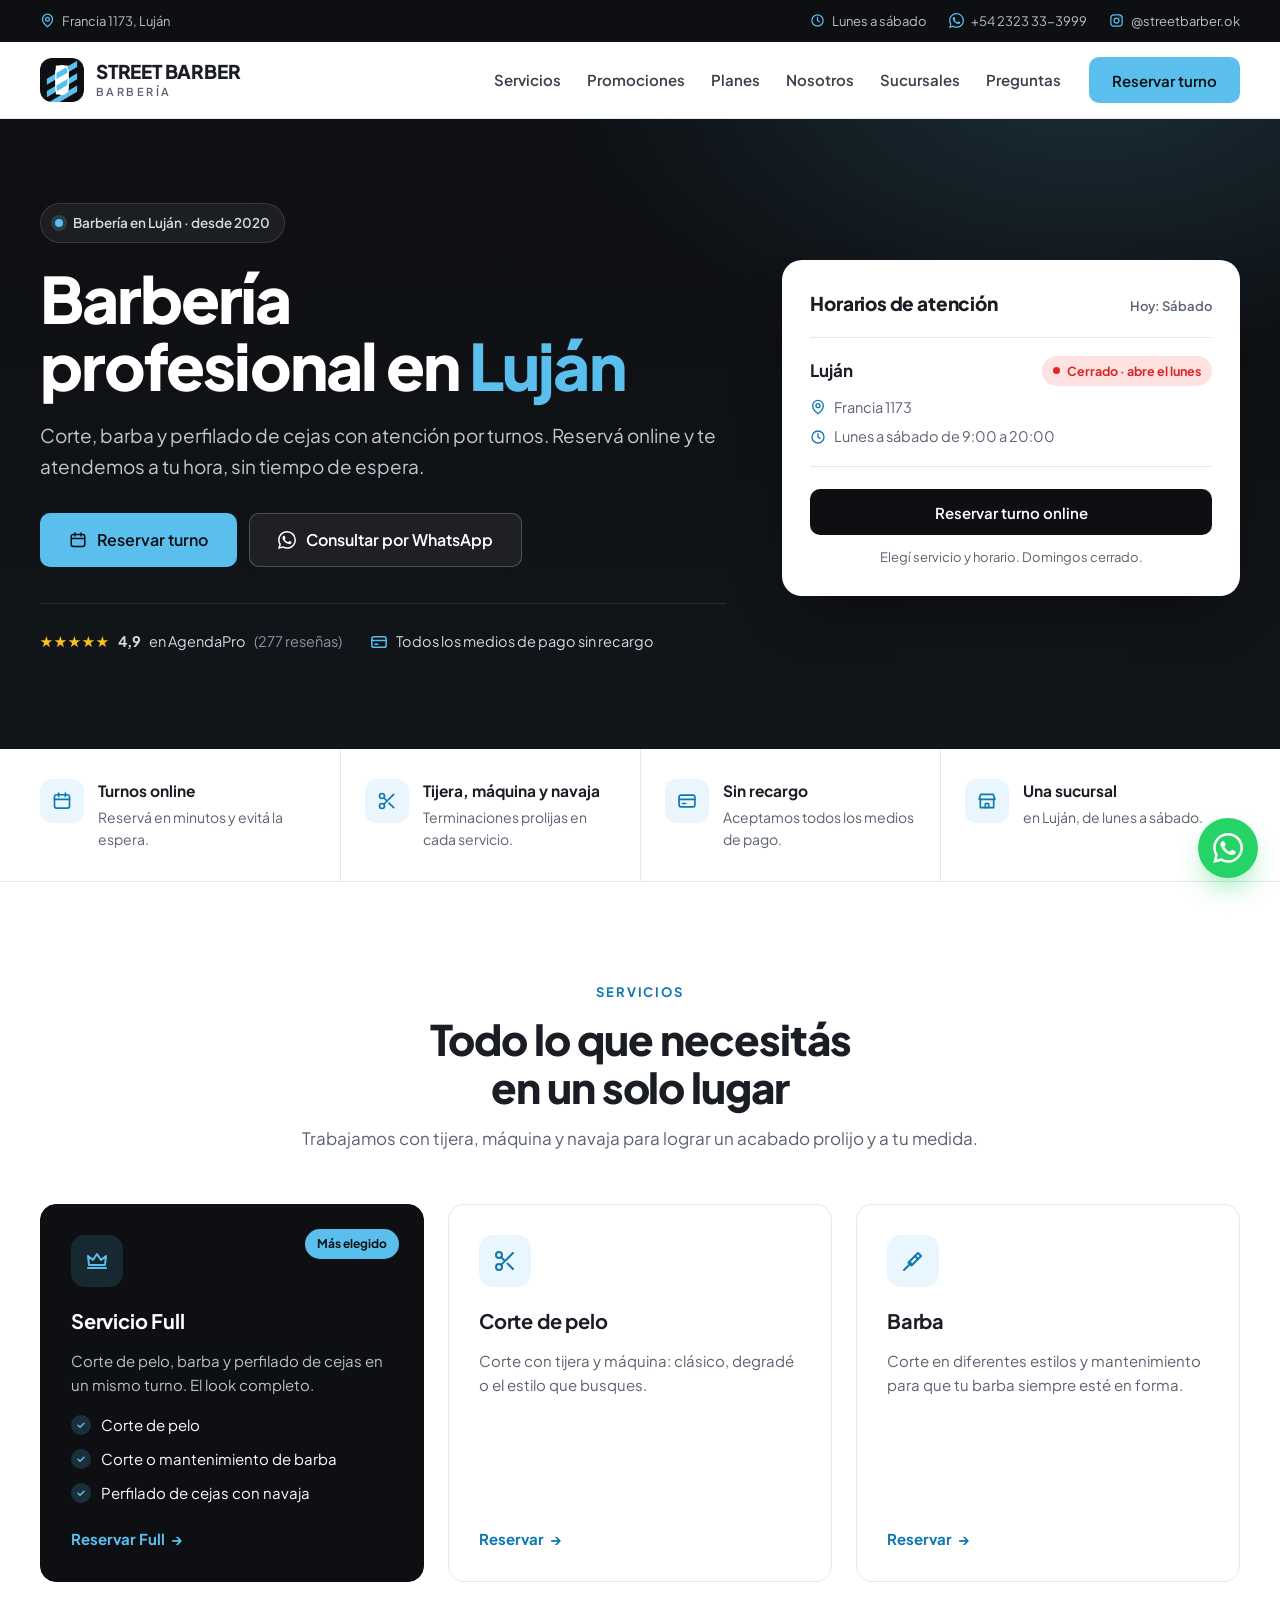
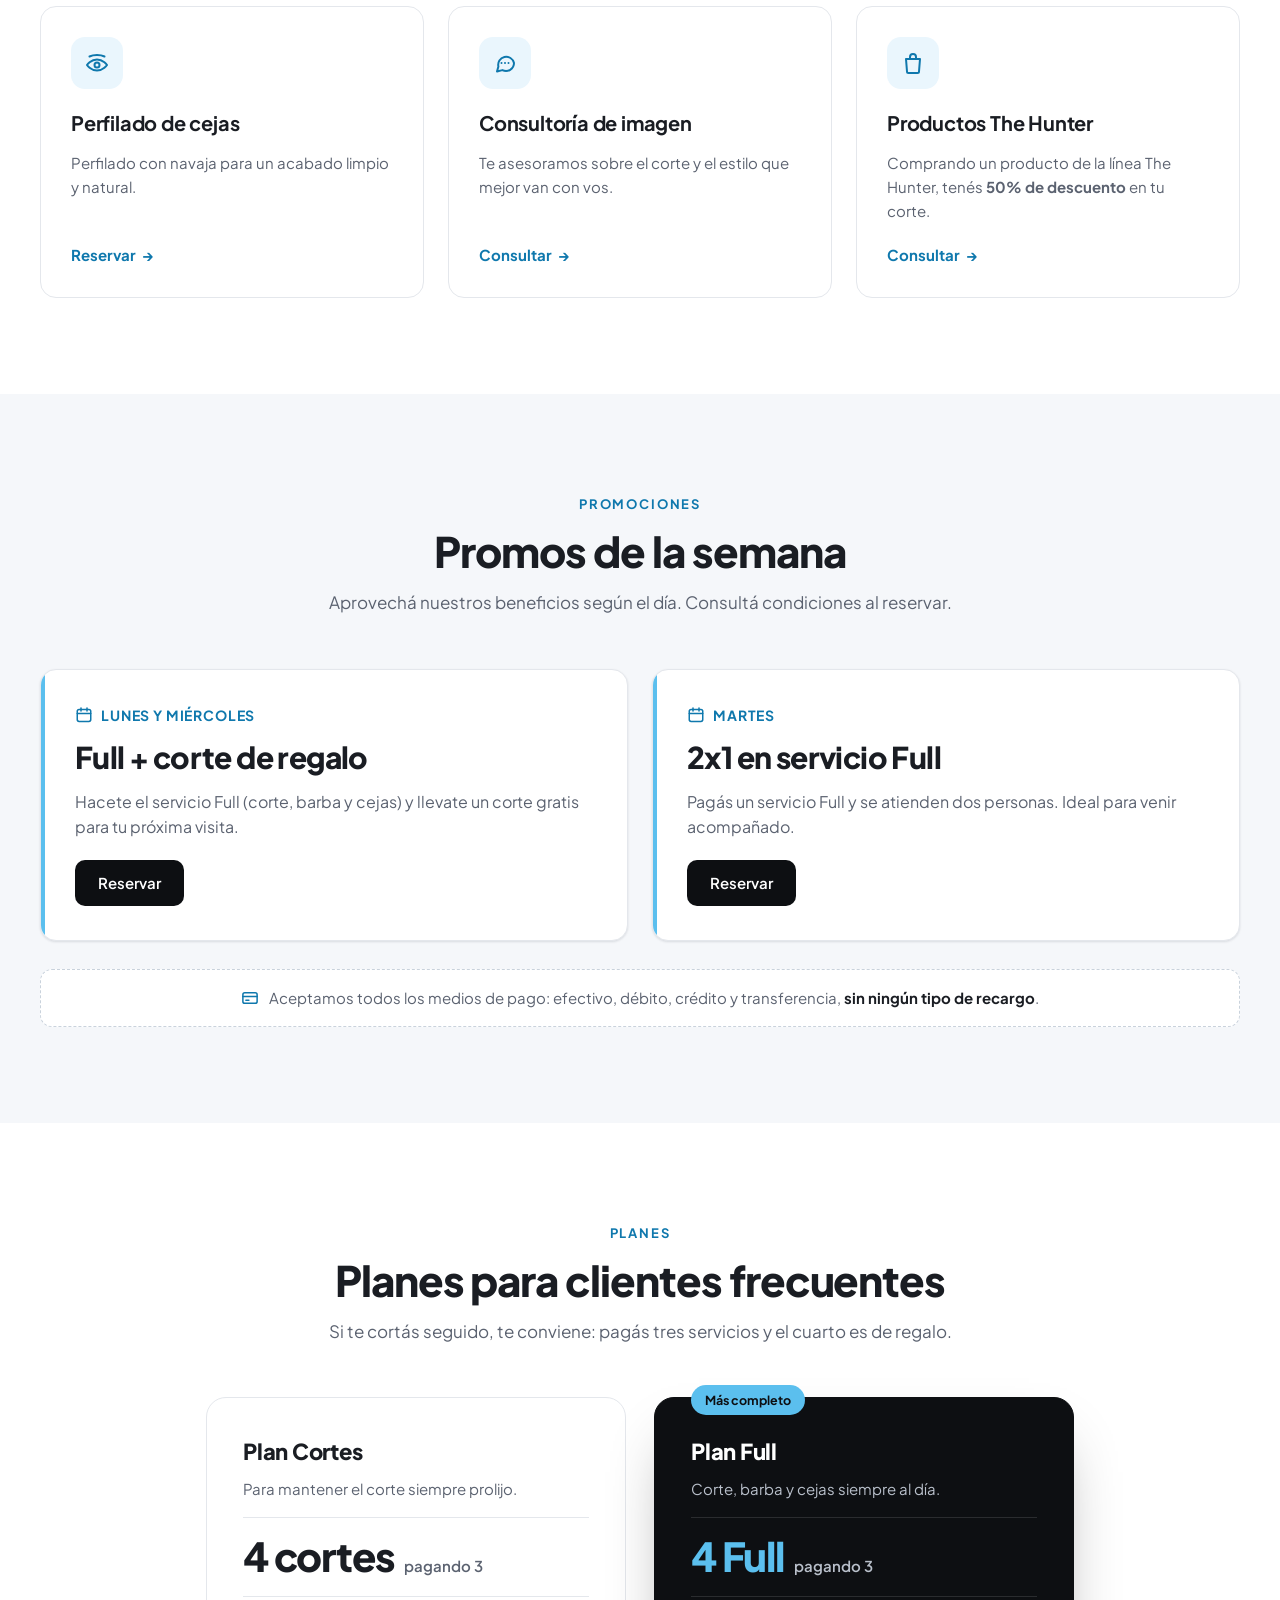
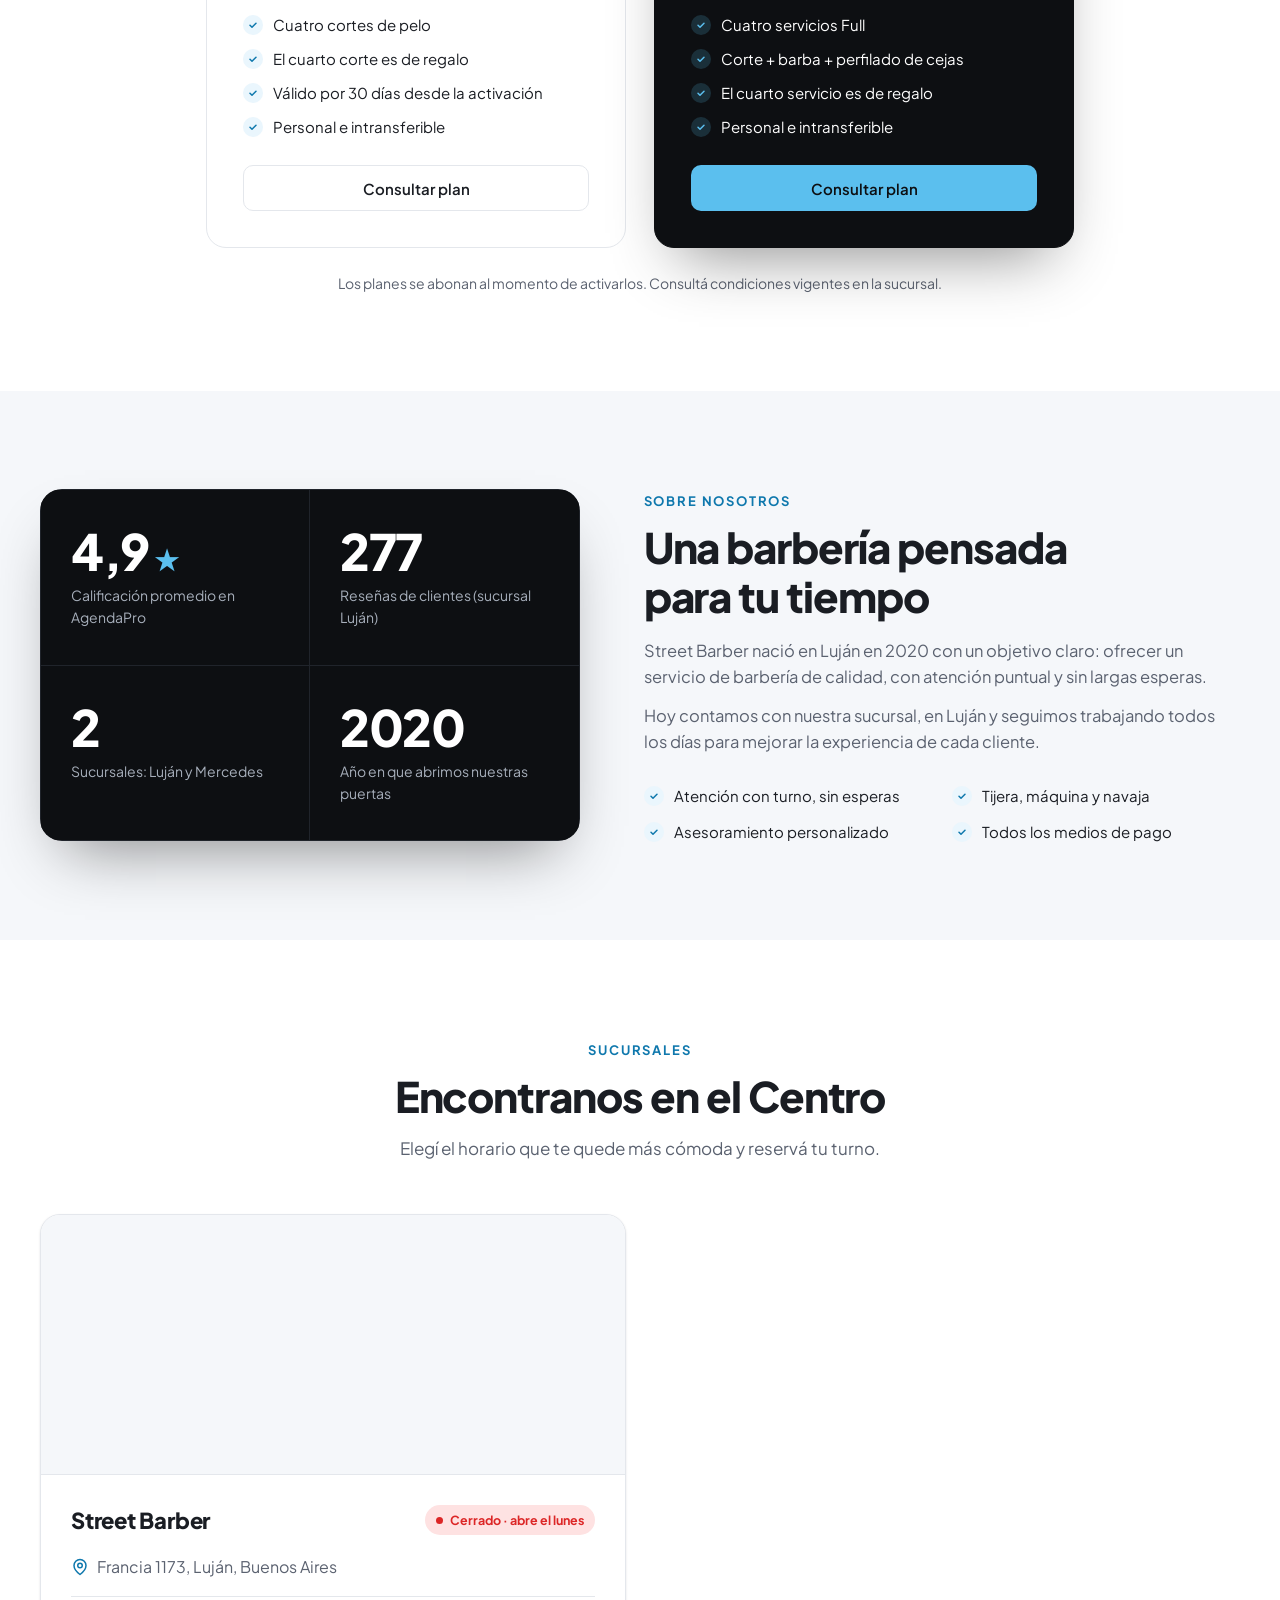
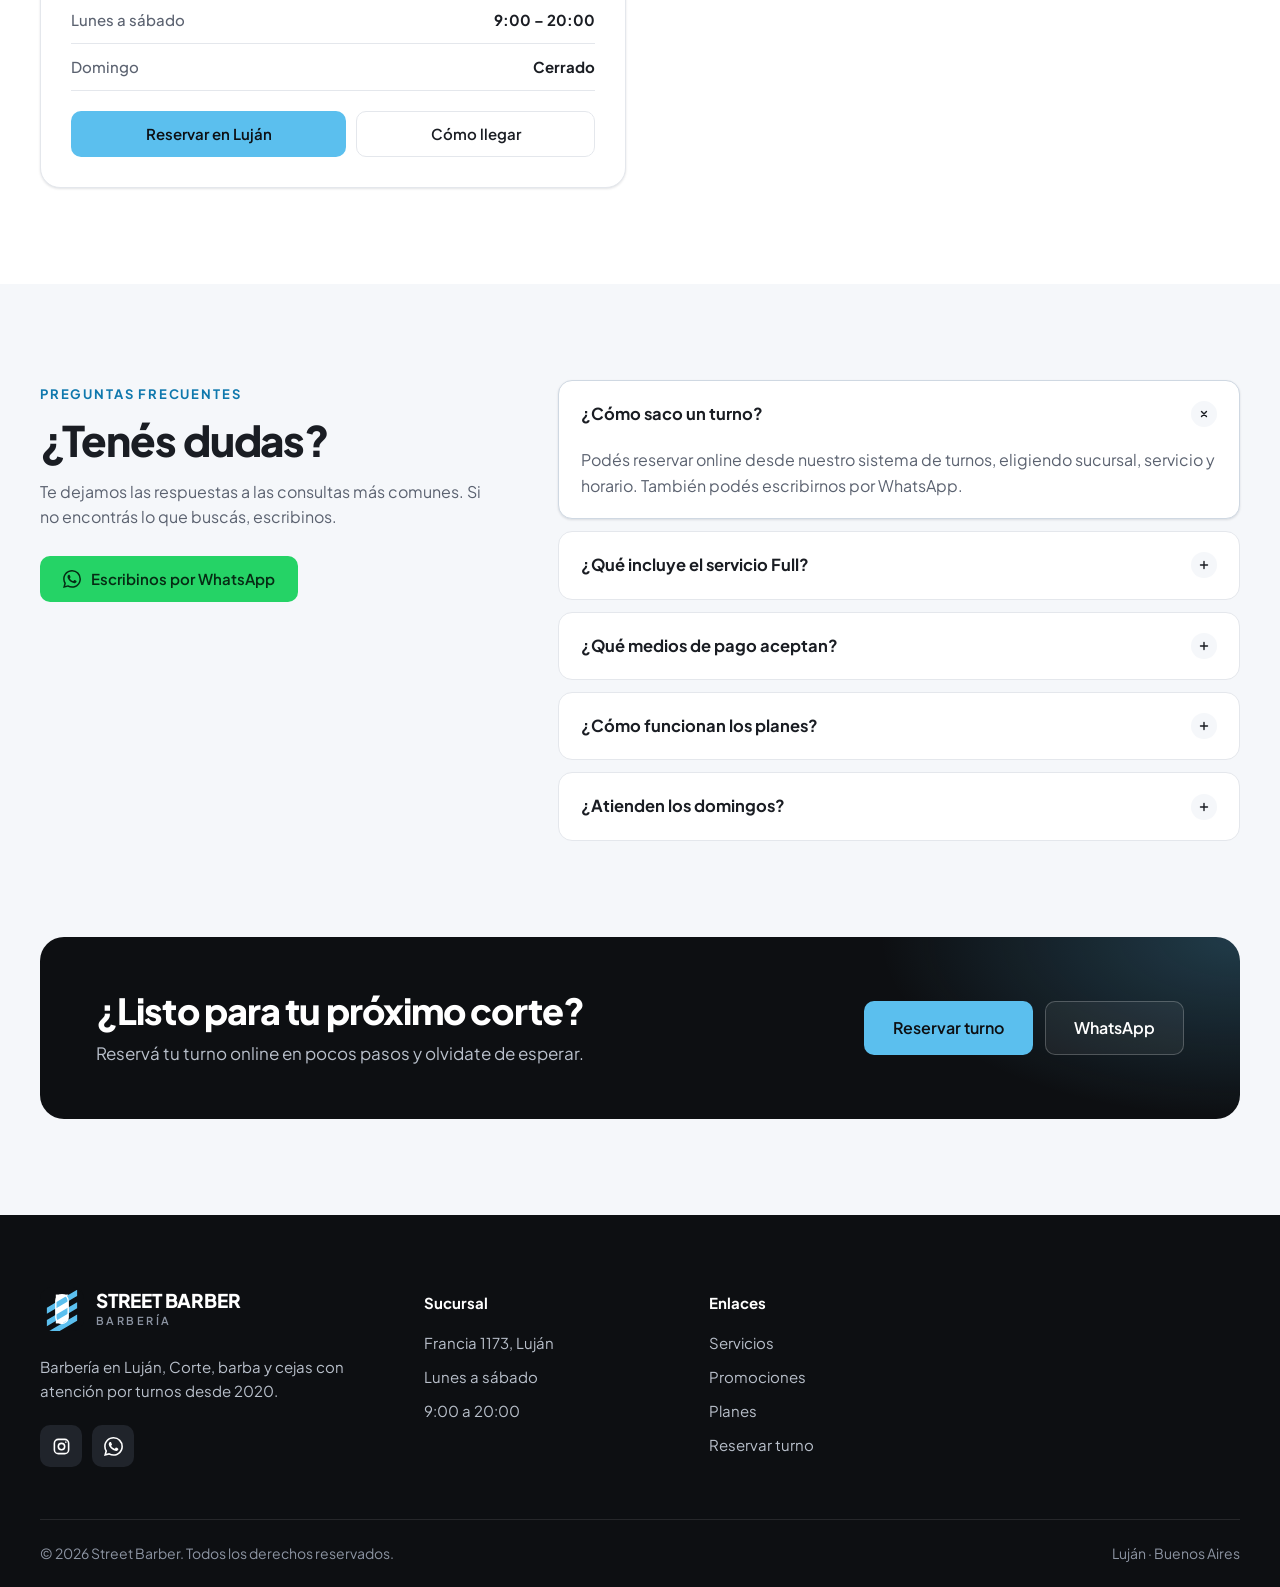
==== commit 91fd4a90: "Update index.html" ====
--- a/index.html
+++ b/index.html
@@ -4,13 +4,13 @@
   <meta charset="utf-8">
   <meta name="viewport" content="width=device-width, initial-scale=1">
   <title>Street Barber | Barbería en Luján y Mercedes</title>
-  <meta name="description" content="Street Barber, barbería en Luján (Francia 1173) y Mercedes (Calle 26 N° 614). Corte, barba y perfilado de cejas con turnos online. Lunes a sábado.">
+  <meta name="description" content="Street Barber, barbería en Luján (Francia 1173). Corte, barba y perfilado de cejas con turnos online. Lunes a sábado.">
   <meta name="theme-color" content="#0d0f12">
 
   <meta property="og:type" content="website">
   <meta property="og:locale" content="es_AR">
   <meta property="og:site_name" content="Street Barber">
-  <meta property="og:title" content="Street Barber | Barbería en Luján y Mercedes">
+  <meta property="og:title" content="Street Barber | Barbería en Luján">
   <meta property="og:description" content="Corte, barba y cejas con turnos online. Reservá y te atendemos a tu hora.">
   <meta property="og:image" content="https://www.streetbarber.com.ar/assets/img/og.png">
   <meta property="og:image:width" content="1200">
@@ -40,16 +40,6 @@
         "openingHoursSpecification": [{ "@type": "OpeningHoursSpecification", "dayOfWeek": ["Monday","Tuesday","Wednesday","Thursday","Friday","Saturday"], "opens": "09:00", "closes": "20:00" }],
         "sameAs": ["https://www.instagram.com/streetbarber.ok/"]
       },
-      {
-        "@type": "BarberShop",
-        "name": "Street Barber Mercedes",
-        "url": "https://www.streetbarber.com.ar/",
-        "image": "https://www.streetbarber.com.ar/assets/img/og.png",
-        "telephone": "+54 2323 333999",
-        "address": { "@type": "PostalAddress", "streetAddress": "Calle 26 N° 614", "addressLocality": "Mercedes", "addressRegion": "Buenos Aires", "addressCountry": "AR" },
-        "openingHoursSpecification": [{ "@type": "OpeningHoursSpecification", "dayOfWeek": ["Monday","Tuesday","Wednesday","Thursday","Friday","Saturday"], "opens": "10:00", "closes": "21:00" }],
-        "sameAs": ["https://www.instagram.com/streetbarber.ok/"]
-      }
     ]
   }
   </script>
@@ -63,7 +53,6 @@
     <div class="container topbar__inner">
       <ul class="topbar__list">
         <li><svg class="icon" aria-hidden="true"><use href="#i-pin"/></svg> Francia 1173, Luján</li>
-        <li><svg class="icon" aria-hidden="true"><use href="#i-pin"/></svg> Calle 26 N° 614, Mercedes</li>
       </ul>
       <ul class="topbar__list">
         <li><svg class="icon" aria-hidden="true"><use href="#i-clock"/></svg> Lunes a sábado</li>
@@ -108,8 +97,8 @@
     <section class="hero" id="inicio">
       <div class="container hero__inner">
         <div class="hero__content">
-          <p class="hero__badge"><span class="dot"></span> Barbería en Luján y Mercedes · desde 2020</p>
-          <h1 class="hero__title">Barbería profesional en <span>Luján y Mercedes</span></h1>
+          <p class="hero__badge"><span class="dot"></span> Barbería en Luján · desde 2020</p>
+          <h1 class="hero__title">Barbería profesional en <span>Luján</span></h1>
           <p class="hero__lead">Corte, barba y perfilado de cejas con atención por turnos. Reservá online y te atendemos a tu hora, sin tiempo de espera.</p>
           <div class="hero__actions">
             <a class="btn btn--primary btn--lg" href="https://streetbarber.site.agendapro.com/ar" target="_blank" rel="noopener">
@@ -140,17 +129,8 @@
             <p><svg class="icon" aria-hidden="true"><use href="#i-clock"/></svg> Lunes a sábado de 9:00 a 20:00</p>
           </div>
 
-          <div class="hours-card__branch">
-            <div class="hours-card__row">
-              <h3>Mercedes</h3>
-              <span class="status" data-branch="mercedes"><span class="status__dot"></span><span class="status__text">Lun a Sáb</span></span>
-            </div>
-            <p><svg class="icon" aria-hidden="true"><use href="#i-pin"/></svg> Calle 26 N° 614</p>
-            <p><svg class="icon" aria-hidden="true"><use href="#i-clock"/></svg> Lunes a sábado de 10:00 a 21:00</p>
-          </div>
-
           <a class="btn btn--dark btn--block" href="https://streetbarber.site.agendapro.com/ar" target="_blank" rel="noopener">Reservar turno online</a>
-          <p class="hours-card__note">Elegí sucursal, servicio y horario. Domingos cerrado.</p>
+          <p class="hours-card__note">Elegí servicio y horario. Domingos cerrado.</p>
         </aside>
       </div>
     </section>
@@ -172,7 +152,7 @@
         </div>
         <div class="feature">
           <span class="feature__icon"><svg class="icon" aria-hidden="true"><use href="#i-store"/></svg></span>
-          <div><h3>Dos sucursales</h3><p>Luján y Mercedes, de lunes a sábado.</p></div>
+          <div><h3>Una sucursal</h3><p>en Luján, de lunes a sábado.</p></div>
         </div>
       </div>
     </section>
@@ -340,7 +320,7 @@
           <p class="eyebrow">Sobre nosotros</p>
           <h2 class="section__title">Una barbería pensada para tu tiempo</h2>
           <p>Street Barber nació en Luján en 2020 con un objetivo claro: ofrecer un servicio de barbería de calidad, con atención puntual y sin largas esperas.</p>
-          <p>Hoy contamos con dos sucursales, en Luján y en Mercedes, y seguimos trabajando todos los días para mejorar la experiencia de cada cliente.</p>
+          <p>Hoy contamos con nuestra sucursal, en Luján y seguimos trabajando todos los días para mejorar la experiencia de cada cliente.</p>
           <ul class="checklist checklist--cols">
             <li>Atención con turno, sin esperas</li>
             <li>Tijera, máquina y navaja</li>
@@ -356,8 +336,8 @@
       <div class="container">
         <header class="section__head">
           <p class="eyebrow">Sucursales</p>
-          <h2 class="section__title">Encontranos en Luján y Mercedes</h2>
-          <p class="section__lead">Elegí la sucursal que te quede más cómoda y reservá tu turno.</p>
+          <h2 class="section__title">Encontranos en el Centro</h2>
+          <p class="section__lead">Elegí el horario que te quede más cómoda y reservá tu turno.</p>
         </header>
 
         <div class="branches">
@@ -367,7 +347,7 @@
             </div>
             <div class="branch__body">
               <div class="branch__head">
-                <h3>Sucursal Luján</h3>
+                <h3>Street Barber</h3>
                 <span class="status" data-branch="lujan"><span class="status__dot"></span><span class="status__text">Lun a Sáb</span></span>
               </div>
               <p class="branch__address"><svg class="icon" aria-hidden="true"><use href="#i-pin"/></svg> Francia 1173, Luján, Buenos Aires</p>
@@ -381,27 +361,7 @@
               </div>
             </div>
           </article>
-
-          <article class="branch">
-            <div class="branch__map">
-              <iframe title="Mapa de Street Barber Mercedes" loading="lazy" referrerpolicy="no-referrer-when-downgrade" src="https://www.google.com/maps?q=Calle+26+614,+Mercedes,+Buenos+Aires,+Argentina&amp;z=16&amp;output=embed"></iframe>
-            </div>
-            <div class="branch__body">
-              <div class="branch__head">
-                <h3>Sucursal Mercedes</h3>
-                <span class="status" data-branch="mercedes"><span class="status__dot"></span><span class="status__text">Lun a Sáb</span></span>
-              </div>
-              <p class="branch__address"><svg class="icon" aria-hidden="true"><use href="#i-pin"/></svg> Calle 26 N° 614, Mercedes, Buenos Aires</p>
-              <table class="hours">
-                <tr><th scope="row">Lunes a sábado</th><td>10:00 – 21:00</td></tr>
-                <tr><th scope="row">Domingo</th><td>Cerrado</td></tr>
-              </table>
-              <div class="branch__actions">
-                <a class="btn btn--primary" href="https://streetbarber.site.agendapro.com/ar" target="_blank" rel="noopener">Reservar en Mercedes</a>
-                <a class="btn btn--outline" href="https://www.google.com/maps/dir/?api=1&amp;destination=Calle+26+614,+Mercedes,+Buenos+Aires,+Argentina" target="_blank" rel="noopener">Cómo llegar</a>
-              </div>
-            </div>
-          </article>
+        
         </div>
       </div>
     </section>
@@ -467,7 +427,7 @@
           <svg class="brand__mark" viewBox="0 0 64 64" aria-hidden="true"><use href="#logo-mark"/></svg>
           <span class="brand__text"><strong>Street Barber</strong><small>Barbería</small></span>
         </a>
-        <p>Barbería en Luján y Mercedes. Corte, barba y cejas con atención por turnos desde 2020.</p>
+        <p>Barbería en Luján, Corte, barba y cejas con atención por turnos desde 2020.</p>
         <div class="socials">
           <a href="https://www.instagram.com/streetbarber.ok/" target="_blank" rel="noopener" aria-label="Instagram de Street Barber"><svg class="icon" aria-hidden="true"><use href="#i-instagram"/></svg></a>
           <a href="https://wa.me/542323333999" target="_blank" rel="noopener" aria-label="WhatsApp de Street Barber"><svg class="icon" aria-hidden="true"><use href="#i-whatsapp"/></svg></a>
@@ -475,20 +435,11 @@
       </div>
 
       <div>
-        <h3 class="footer__title">Sucursal Luján</h3>
+        <h3 class="footer__title">Sucursal</h3>
         <ul class="footer__list">
           <li>Francia 1173, Luján</li>
           <li>Lunes a sábado</li>
           <li>9:00 a 20:00</li>
-        </ul>
-      </div>
-
-      <div>
-        <h3 class="footer__title">Sucursal Mercedes</h3>
-        <ul class="footer__list">
-          <li>Calle 26 N° 614, Mercedes</li>
-          <li>Lunes a sábado</li>
-          <li>10:00 a 21:00</li>
         </ul>
       </div>
 
@@ -504,7 +455,7 @@
     </div>
     <div class="container footer__bottom">
       <p>© <span id="year">2026</span> Street Barber. Todos los derechos reservados.</p>
-      <p>Luján · Mercedes · Buenos Aires</p>
+      <p>Luján · Buenos Aires</p>
     </div>
   </footer>
 
